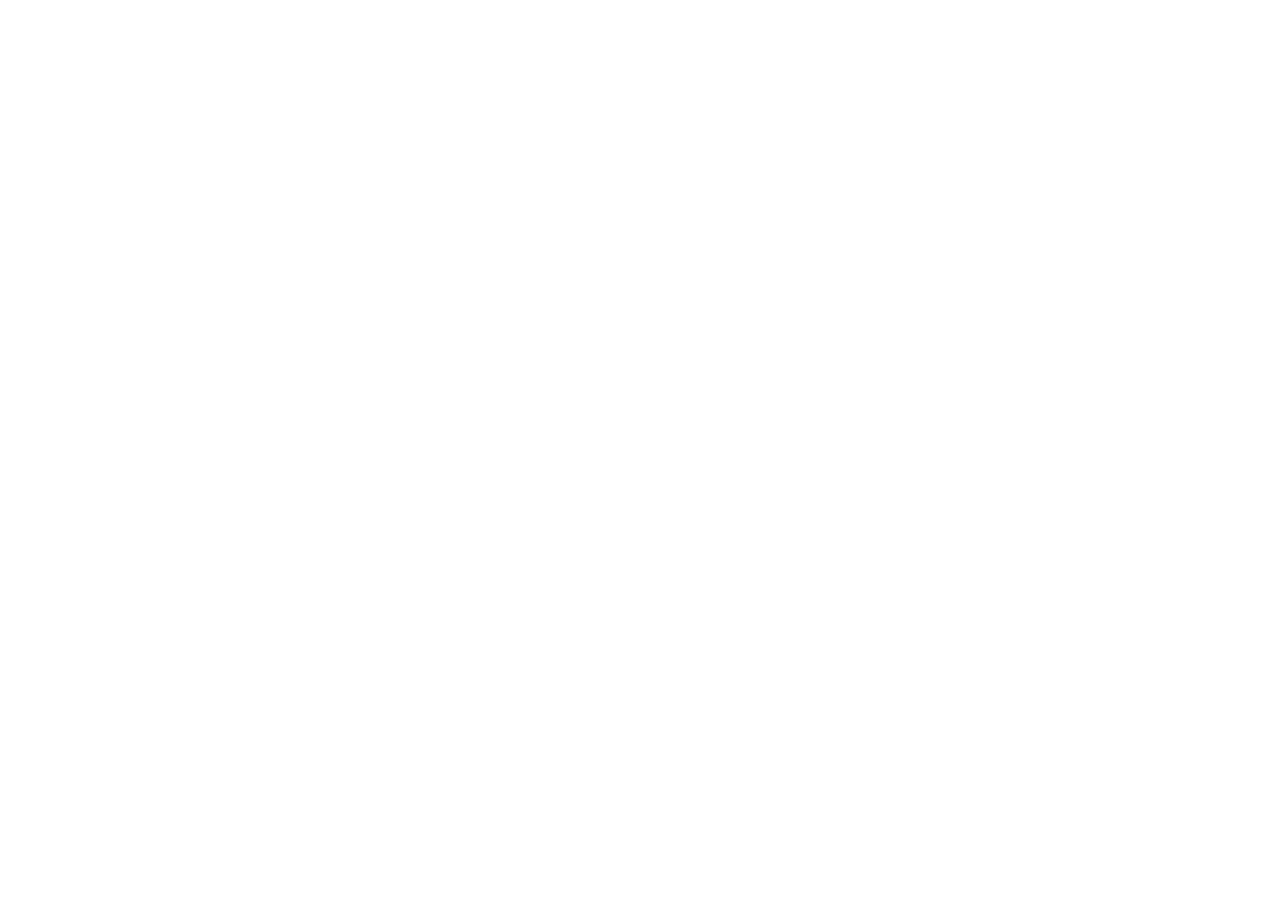
==== index.html @ e6ab2129 "init project" ====
<!DOCTYPE html>
<html lang="en">
<head>
    <meta charset="UTF-8">
    <meta http-equiv="X-UA-Compatible" content="IE=edge">
    <meta name="viewport" content="width=device-width, initial-scale=1.0">
    <title>Document</title>
</head>
<body>
    
</body>
</html>
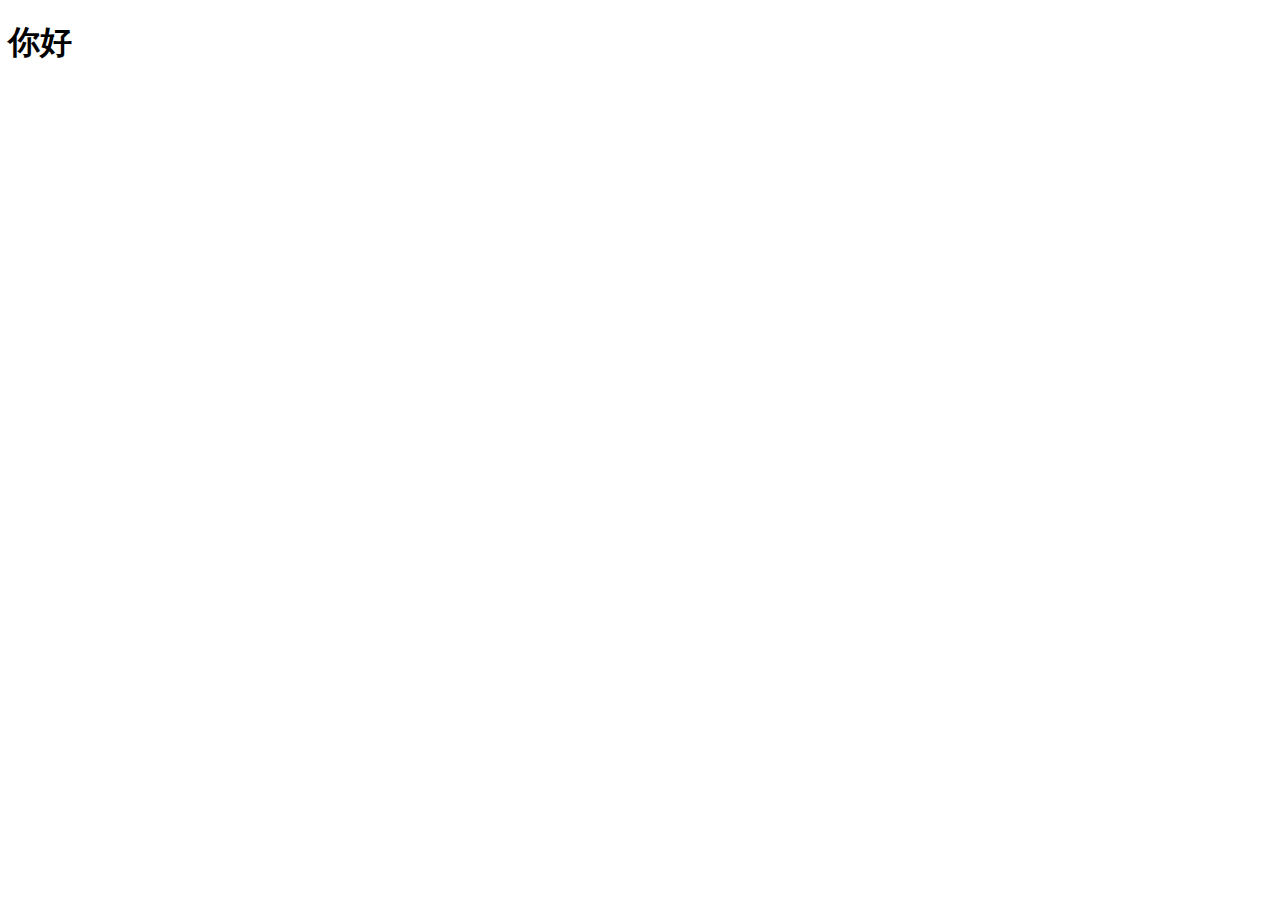
==== commit 762f904a: "完成了登录和注册功能" ====
--- a/index.html
+++ b/index.html
@@ -7,6 +7,6 @@
     <title>Document</title>
 </head>
 <body>
-    
+    <h1>你好</h1>
 </body>
 </html>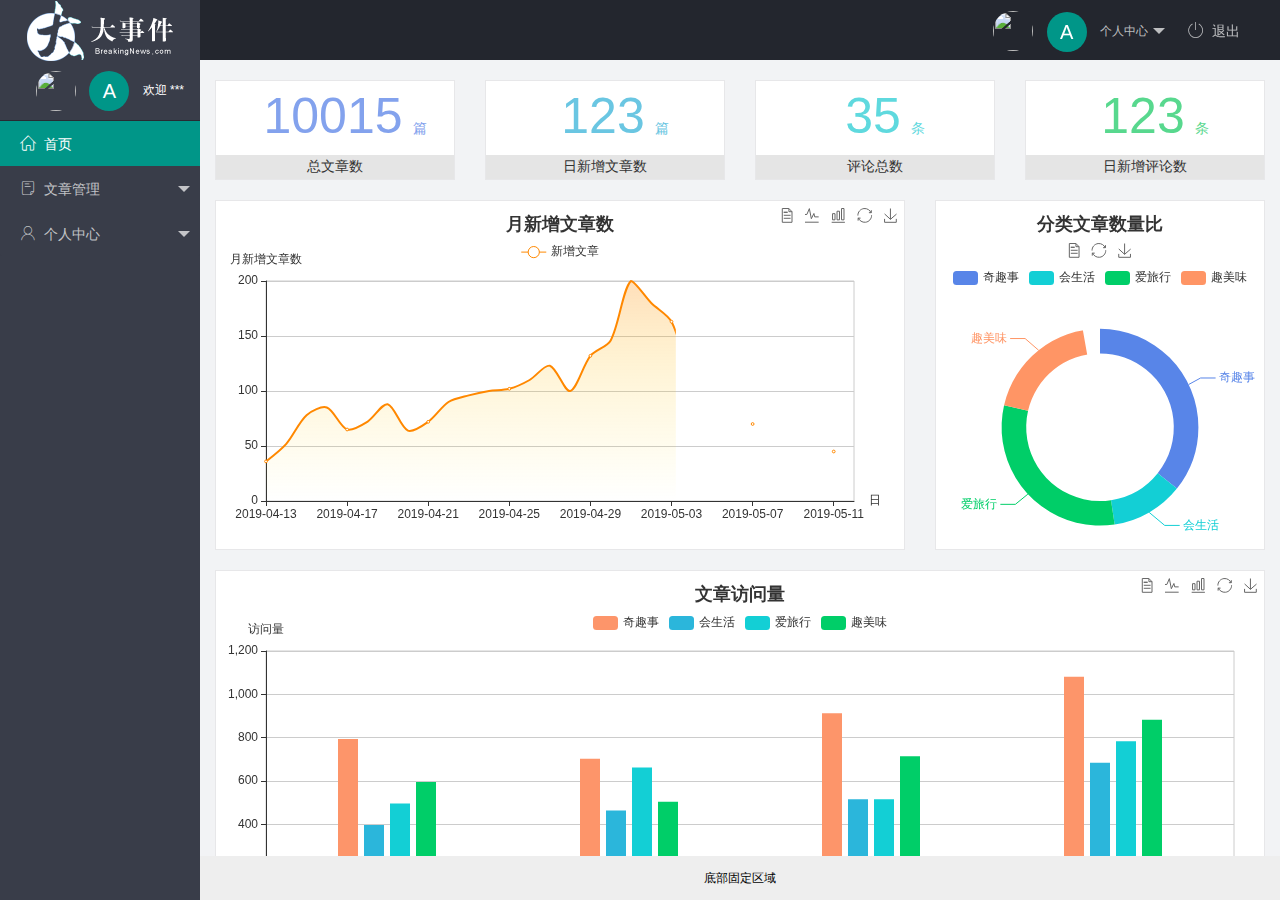
==== commit 7b93c24d: "完成了主页的功能" ====
--- a/index.html
+++ b/index.html
@@ -1,12 +1,120 @@
 <!DOCTYPE html>
 <html lang="en">
-<head>
-    <meta charset="UTF-8">
-    <meta http-equiv="X-UA-Compatible" content="IE=edge">
-    <meta name="viewport" content="width=device-width, initial-scale=1.0">
+  <head>
+    <meta charset="UTF-8" />
+    <meta http-equiv="X-UA-Compatible" content="IE=edge" />
+    <meta name="viewport" content="width=device-width, initial-scale=1.0" />
     <title>Document</title>
-</head>
-<body>
-    <h1>你好</h1>
-</body>
-</html>+    <link rel="stylesheet" href="/assets/lib/layui/css/layui.css" />
+    <link rel="stylesheet" href="/assets/fonts/iconfont.css" />
+    <link rel="stylesheet" href="/assets/css/index.css" />
+  </head>
+  <body>
+    <div class="layui-layout layui-layout-admin">
+      <!-- 头部区域 -->
+      <div class="layui-header">
+        <div class="layui-logo layui-hide-xs layui-bg-black">
+          <img src="/assets/images/logo.png" alt="" />
+        </div>
+
+        <ul class="layui-nav layui-layout-right">
+          <li class="layui-nav-item layui-hide layui-show-md-inline-block">
+            <!-- 右侧导航栏上面头像 -->
+            <a href="javascript:;" class="userinfo">
+              <img src="http://t.cn/RCzsdCq" class="layui-nav-img" />
+              <span class="text-avatar">A</span>
+              个人中心
+            </a>
+            <dl class="layui-nav-child">
+              <dd><a href="">基本资料</a></dd>
+              <dd><a href="">更换头像</a></dd>
+              <dd><a href="">重置密码</a></dd>
+            </dl>
+          </li>
+          <li class="layui-nav-item" lay-header-event="menuRight" lay-unselect>
+            <a href="javascript:;" class="exit"
+              ><span class="iconfont icon-tuichu"></span>退出</a
+            >
+          </li>
+        </ul>
+      </div>
+      <!-- 侧边栏区域 -->
+      <div class="layui-side layui-bg-black">
+        <div class="layui-side-scroll">
+          <!-- 左侧侧边栏上面头像 -->
+          <div class="userinfo">
+            <img src="http://t.cn/RCzsdCq" class="layui-nav-img" />
+            <span class="text-avatar">A</span>
+            <span id="welcome">欢迎 ***</span>
+          </div>
+          <!-- 左侧导航区域（可配合layui已有的垂直导航） -->
+          <ul class="layui-nav layui-nav-tree" lay-shrink="all">
+            <li class="layui-nav-item layui-this">
+              <a href="/home/dashboard.html" target="fm"
+                ><span class="iconfont icon-home"></span>首页</a
+              >
+            </li>
+            <li class="layui-nav-item">
+              <a class="" href="javascript:;"
+                ><span class="iconfont icon-16"></span>文章管理</a
+              >
+              <dl class="layui-nav-child">
+                <dd>
+                  <a href="javascript:;"
+                    ><i class="layui-icon layui-icon-app"></i>文章类别</a
+                  >
+                </dd>
+                <dd>
+                  <a href="javascript:;"
+                    ><i class="layui-icon layui-icon-app"></i>文章列表</a
+                  >
+                </dd>
+                <dd>
+                  <a href="javascript:;"
+                    ><i class="layui-icon layui-icon-app"></i>发布文章</a
+                  >
+                </dd>
+              </dl>
+            </li>
+            <li class="layui-nav-item">
+              <a href="javascript:;"
+                ><span class="iconfont icon-user"></span>个人中心</a
+              >
+              <dl class="layui-nav-child">
+                <dd>
+                  <a href="javascript:;"
+                    ><i class="layui-icon layui-icon-app"></i>基本资料</a
+                  >
+                </dd>
+                <dd>
+                  <a href="javascript:;"
+                    ><i class="layui-icon layui-icon-app"></i>更换头像</a
+                  >
+                </dd>
+                <dd>
+                  <a href="javascript:;"
+                    ><i class="layui-icon layui-icon-app"></i>重置密码</a
+                  >
+                </dd>
+              </dl>
+            </li>
+          </ul>
+        </div>
+      </div>
+      <!-- 主体区域 -->
+      <div class="layui-body">
+        <!-- 内容主体区域 -->
+        <iframe name="fm" src="/home/dashboard.html" frameborder="0"></iframe>
+      </div>
+      <!-- 底部信息区域 -->
+      <div class="layui-footer">
+        <!-- 底部固定区域 -->
+        底部固定区域
+      </div>
+    </div>
+    <script src="/assets/lib/layui/layui.all.js"></script>
+    <script src="/assets/lib/jquery.js"></script>
+    <script src="/assets/js/baseAPI.js"></script>
+    <script src="/assets/js/index.js"></script>
+  </body>
+</html>
--- a/assets/lib/layui/css/layui.css
+++ b/assets/lib/layui/css/layui.css
@@ -0,0 +1,2 @@
+/** layui-v2.5.5 MIT License By https://www.layui.com */
+ .layui-inline,img{display:inline-block;vertical-align:middle}h1,h2,h3,h4,h5,h6{font-weight:400}.layui-edge,.layui-header,.layui-inline,.layui-main{position:relative}.layui-body,.layui-edge,.layui-elip{overflow:hidden}.layui-btn,.layui-edge,.layui-inline,img{vertical-align:middle}.layui-btn,.layui-disabled,.layui-icon,.layui-unselect{-moz-user-select:none;-webkit-user-select:none;-ms-user-select:none}.layui-elip,.layui-form-checkbox span,.layui-form-pane .layui-form-label{text-overflow:ellipsis;white-space:nowrap}.layui-breadcrumb,.layui-tree-btnGroup{visibility:hidden}blockquote,body,button,dd,div,dl,dt,form,h1,h2,h3,h4,h5,h6,input,li,ol,p,pre,td,textarea,th,ul{margin:0;padding:0;-webkit-tap-highlight-color:rgba(0,0,0,0)}a:active,a:hover{outline:0}img{border:none}li{list-style:none}table{border-collapse:collapse;border-spacing:0}h4,h5,h6{font-size:100%}button,input,optgroup,option,select,textarea{font-family:inherit;font-size:inherit;font-style:inherit;font-weight:inherit;outline:0}pre{white-space:pre-wrap;white-space:-moz-pre-wrap;white-space:-pre-wrap;white-space:-o-pre-wrap;word-wrap:break-word}body{line-height:24px;font:14px Helvetica Neue,Helvetica,PingFang SC,Tahoma,Arial,sans-serif}hr{height:1px;margin:10px 0;border:0;clear:both}a{color:#333;text-decoration:none}a:hover{color:#777}a cite{font-style:normal;*cursor:pointer}.layui-border-box,.layui-border-box *{box-sizing:border-box}.layui-box,.layui-box *{box-sizing:content-box}.layui-clear{clear:both;*zoom:1}.layui-clear:after{content:'\20';clear:both;*zoom:1;display:block;height:0}.layui-inline{*display:inline;*zoom:1}.layui-edge{display:inline-block;width:0;height:0;border-width:6px;border-style:dashed;border-color:transparent}.layui-edge-top{top:-4px;border-bottom-color:#999;border-bottom-style:solid}.layui-edge-right{border-left-color:#999;border-left-style:solid}.layui-edge-bottom{top:2px;border-top-color:#999;border-top-style:solid}.layui-edge-left{border-right-color:#999;border-right-style:solid}.layui-disabled,.layui-disabled:hover{color:#d2d2d2!important;cursor:not-allowed!important}.layui-circle{border-radius:100%}.layui-show{display:block!important}.layui-hide{display:none!important}@font-face{font-family:layui-icon;src:url(../font/iconfont.eot?v=250);src:url(../font/iconfont.eot?v=250#iefix) format('embedded-opentype'),url(../font/iconfont.woff2?v=250) format('woff2'),url(../font/iconfont.woff?v=250) format('woff'),url(../font/iconfont.ttf?v=250) format('truetype'),url(../font/iconfont.svg?v=250#layui-icon) format('svg')}.layui-icon{font-family:layui-icon!important;font-size:16px;font-style:normal;-webkit-font-smoothing:antialiased;-moz-osx-font-smoothing:grayscale}.layui-icon-reply-fill:before{content:"\e611"}.layui-icon-set-fill:before{content:"\e614"}.layui-icon-menu-fill:before{content:"\e60f"}.layui-icon-search:before{content:"\e615"}.layui-icon-share:before{content:"\e641"}.layui-icon-set-sm:before{content:"\e620"}.layui-icon-engine:before{content:"\e628"}.layui-icon-close:before{content:"\1006"}.layui-icon-close-fill:before{content:"\1007"}.layui-icon-chart-screen:before{content:"\e629"}.layui-icon-star:before{content:"\e600"}.layui-icon-circle-dot:before{content:"\e617"}.layui-icon-chat:before{content:"\e606"}.layui-icon-release:before{content:"\e609"}.layui-icon-list:before{content:"\e60a"}.layui-icon-chart:before{content:"\e62c"}.layui-icon-ok-circle:before{content:"\1005"}.layui-icon-layim-theme:before{content:"\e61b"}.layui-icon-table:before{content:"\e62d"}.layui-icon-right:before{content:"\e602"}.layui-icon-left:before{content:"\e603"}.layui-icon-cart-simple:before{content:"\e698"}.layui-icon-face-cry:before{content:"\e69c"}.layui-icon-face-smile:before{content:"\e6af"}.layui-icon-survey:before{content:"\e6b2"}.layui-icon-tree:before{content:"\e62e"}.layui-icon-upload-circle:before{content:"\e62f"}.layui-icon-add-circle:before{content:"\e61f"}.layui-icon-download-circle:before{content:"\e601"}.layui-icon-templeate-1:before{content:"\e630"}.layui-icon-util:before{content:"\e631"}.layui-icon-face-surprised:before{content:"\e664"}.layui-icon-edit:before{content:"\e642"}.layui-icon-speaker:before{content:"\e645"}.layui-icon-down:before{content:"\e61a"}.layui-icon-file:before{content:"\e621"}.layui-icon-layouts:before{content:"\e632"}.layui-icon-rate-half:before{content:"\e6c9"}.layui-icon-add-circle-fine:before{content:"\e608"}.layui-icon-prev-circle:before{content:"\e633"}.layui-icon-read:before{content:"\e705"}.layui-icon-404:before{content:"\e61c"}.layui-icon-carousel:before{content:"\e634"}.layui-icon-help:before{content:"\e607"}.layui-icon-code-circle:before{content:"\e635"}.layui-icon-water:before{content:"\e636"}.layui-icon-username:before{content:"\e66f"}.layui-icon-find-fill:before{content:"\e670"}.layui-icon-about:before{content:"\e60b"}.layui-icon-location:before{content:"\e715"}.layui-icon-up:before{content:"\e619"}.layui-icon-pause:before{content:"\e651"}.layui-icon-date:before{content:"\e637"}.layui-icon-layim-uploadfile:before{content:"\e61d"}.layui-icon-delete:before{content:"\e640"}.layui-icon-play:before{content:"\e652"}.layui-icon-top:before{content:"\e604"}.layui-icon-friends:before{content:"\e612"}.layui-icon-refresh-3:before{content:"\e9aa"}.layui-icon-ok:before{content:"\e605"}.layui-icon-layer:before{content:"\e638"}.layui-icon-face-smile-fine:before{content:"\e60c"}.layui-icon-dollar:before{content:"\e659"}.layui-icon-group:before{content:"\e613"}.layui-icon-layim-download:before{content:"\e61e"}.layui-icon-picture-fine:before{content:"\e60d"}.layui-icon-link:before{content:"\e64c"}.layui-icon-diamond:before{content:"\e735"}.layui-icon-log:before{content:"\e60e"}.layui-icon-rate-solid:before{content:"\e67a"}.layui-icon-fonts-del:before{content:"\e64f"}.layui-icon-unlink:before{content:"\e64d"}.layui-icon-fonts-clear:before{content:"\e639"}.layui-icon-triangle-r:before{content:"\e623"}.layui-icon-circle:before{content:"\e63f"}.layui-icon-radio:before{content:"\e643"}.layui-icon-align-center:before{content:"\e647"}.layui-icon-align-right:before{content:"\e648"}.layui-icon-align-left:before{content:"\e649"}.layui-icon-loading-1:before{content:"\e63e"}.layui-icon-return:before{content:"\e65c"}.layui-icon-fonts-strong:before{content:"\e62b"}.layui-icon-upload:before{content:"\e67c"}.layui-icon-dialogue:before{content:"\e63a"}.layui-icon-video:before{content:"\e6ed"}.layui-icon-headset:before{content:"\e6fc"}.layui-icon-cellphone-fine:before{content:"\e63b"}.layui-icon-add-1:before{content:"\e654"}.layui-icon-face-smile-b:before{content:"\e650"}.layui-icon-fonts-html:before{content:"\e64b"}.layui-icon-form:before{content:"\e63c"}.layui-icon-cart:before{content:"\e657"}.layui-icon-camera-fill:before{content:"\e65d"}.layui-icon-tabs:before{content:"\e62a"}.layui-icon-fonts-code:before{content:"\e64e"}.layui-icon-fire:before{content:"\e756"}.layui-icon-set:before{content:"\e716"}.layui-icon-fonts-u:before{content:"\e646"}.layui-icon-triangle-d:before{content:"\e625"}.layui-icon-tips:before{content:"\e702"}.layui-icon-picture:before{content:"\e64a"}.layui-icon-more-vertical:before{content:"\e671"}.layui-icon-flag:before{content:"\e66c"}.layui-icon-loading:before{content:"\e63d"}.layui-icon-fonts-i:before{content:"\e644"}.layui-icon-refresh-1:before{content:"\e666"}.layui-icon-rmb:before{content:"\e65e"}.layui-icon-home:before{content:"\e68e"}.layui-icon-user:before{content:"\e770"}.layui-icon-notice:before{content:"\e667"}.layui-icon-login-weibo:before{content:"\e675"}.layui-icon-voice:before{content:"\e688"}.layui-icon-upload-drag:before{content:"\e681"}.layui-icon-login-qq:before{content:"\e676"}.layui-icon-snowflake:before{content:"\e6b1"}.layui-icon-file-b:before{content:"\e655"}.layui-icon-template:before{content:"\e663"}.layui-icon-auz:before{content:"\e672"}.layui-icon-console:before{content:"\e665"}.layui-icon-app:before{content:"\e653"}.layui-icon-prev:before{content:"\e65a"}.layui-icon-website:before{content:"\e7ae"}.layui-icon-next:before{content:"\e65b"}.layui-icon-component:before{content:"\e857"}.layui-icon-more:before{content:"\e65f"}.layui-icon-login-wechat:before{content:"\e677"}.layui-icon-shrink-right:before{content:"\e668"}.layui-icon-spread-left:before{content:"\e66b"}.layui-icon-camera:before{content:"\e660"}.layui-icon-note:before{content:"\e66e"}.layui-icon-refresh:before{content:"\e669"}.layui-icon-female:before{content:"\e661"}.layui-icon-male:before{content:"\e662"}.layui-icon-password:before{content:"\e673"}.layui-icon-senior:before{content:"\e674"}.layui-icon-theme:before{content:"\e66a"}.layui-icon-tread:before{content:"\e6c5"}.layui-icon-praise:before{content:"\e6c6"}.layui-icon-star-fill:before{content:"\e658"}.layui-icon-rate:before{content:"\e67b"}.layui-icon-template-1:before{content:"\e656"}.layui-icon-vercode:before{content:"\e679"}.layui-icon-cellphone:before{content:"\e678"}.layui-icon-screen-full:before{content:"\e622"}.layui-icon-screen-restore:before{content:"\e758"}.layui-icon-cols:before{content:"\e610"}.layui-icon-export:before{content:"\e67d"}.layui-icon-print:before{content:"\e66d"}.layui-icon-slider:before{content:"\e714"}.layui-icon-addition:before{content:"\e624"}.layui-icon-subtraction:before{content:"\e67e"}.layui-icon-service:before{content:"\e626"}.layui-icon-transfer:before{content:"\e691"}.layui-main{width:1140px;margin:0 auto}.layui-header{z-index:1000;height:60px}.layui-header a:hover{transition:all .5s;-webkit-transition:all .5s}.layui-side{position:fixed;left:0;top:0;bottom:0;z-index:999;width:200px;overflow-x:hidden}.layui-side-scroll{position:relative;width:220px;height:100%;overflow-x:hidden}.layui-body{position:absolute;left:200px;right:0;top:0;bottom:0;z-index:998;width:auto;overflow-y:auto;box-sizing:border-box}.layui-layout-body{overflow:hidden}.layui-layout-admin .layui-header{background-color:#23262E}.layui-layout-admin .layui-side{top:60px;width:200px;overflow-x:hidden}.layui-layout-admin .layui-body{position:fixed;top:60px;bottom:44px}.layui-layout-admin .layui-main{width:auto;margin:0 15px}.layui-layout-admin .layui-footer{position:fixed;left:200px;right:0;bottom:0;height:44px;line-height:44px;padding:0 15px;background-color:#eee}.layui-layout-admin .layui-logo{position:absolute;left:0;top:0;width:200px;height:100%;line-height:60px;text-align:center;color:#009688;font-size:16px}.layui-layout-admin .layui-header .layui-nav{background:0 0}.layui-layout-left{position:absolute!important;left:200px;top:0}.layui-layout-right{position:absolute!important;right:0;top:0}.layui-container{position:relative;margin:0 auto;padding:0 15px;box-sizing:border-box}.layui-fluid{position:relative;margin:0 auto;padding:0 15px}.layui-row:after,.layui-row:before{content:'';display:block;clear:both}.layui-col-lg1,.layui-col-lg10,.layui-col-lg11,.layui-col-lg12,.layui-col-lg2,.layui-col-lg3,.layui-col-lg4,.layui-col-lg5,.layui-col-lg6,.layui-col-lg7,.layui-col-lg8,.layui-col-lg9,.layui-col-md1,.layui-col-md10,.layui-col-md11,.layui-col-md12,.layui-col-md2,.layui-col-md3,.layui-col-md4,.layui-col-md5,.layui-col-md6,.layui-col-md7,.layui-col-md8,.layui-col-md9,.layui-col-sm1,.layui-col-sm10,.layui-col-sm11,.layui-col-sm12,.layui-col-sm2,.layui-col-sm3,.layui-col-sm4,.layui-col-sm5,.layui-col-sm6,.layui-col-sm7,.layui-col-sm8,.layui-col-sm9,.layui-col-xs1,.layui-col-xs10,.layui-col-xs11,.layui-col-xs12,.layui-col-xs2,.layui-col-xs3,.layui-col-xs4,.layui-col-xs5,.layui-col-xs6,.layui-col-xs7,.layui-col-xs8,.layui-col-xs9{position:relative;display:block;box-sizing:border-box}.layui-col-xs1,.layui-col-xs10,.layui-col-xs11,.layui-col-xs12,.layui-col-xs2,.layui-col-xs3,.layui-col-xs4,.layui-col-xs5,.layui-col-xs6,.layui-col-xs7,.layui-col-xs8,.layui-col-xs9{float:left}.layui-col-xs1{width:8.33333333%}.layui-col-xs2{width:16.66666667%}.layui-col-xs3{width:25%}.layui-col-xs4{width:33.33333333%}.layui-col-xs5{width:41.66666667%}.layui-col-xs6{width:50%}.layui-col-xs7{width:58.33333333%}.layui-col-xs8{width:66.66666667%}.layui-col-xs9{width:75%}.layui-col-xs10{width:83.33333333%}.layui-col-xs11{width:91.66666667%}.layui-col-xs12{width:100%}.layui-col-xs-offset1{margin-left:8.33333333%}.layui-col-xs-offset2{margin-left:16.66666667%}.layui-col-xs-offset3{margin-left:25%}.layui-col-xs-offset4{margin-left:33.33333333%}.layui-col-xs-offset5{margin-left:41.66666667%}.layui-col-xs-offset6{margin-left:50%}.layui-col-xs-offset7{margin-left:58.33333333%}.layui-col-xs-offset8{margin-left:66.66666667%}.layui-col-xs-offset9{margin-left:75%}.layui-col-xs-offset10{margin-left:83.33333333%}.layui-col-xs-offset11{margin-left:91.66666667%}.layui-col-xs-offset12{margin-left:100%}@media screen and (max-width:768px){.layui-hide-xs{display:none!important}.layui-show-xs-block{display:block!important}.layui-show-xs-inline{display:inline!important}.layui-show-xs-inline-block{display:inline-block!important}}@media screen and (min-width:768px){.layui-container{width:750px}.layui-hide-sm{display:none!important}.layui-show-sm-block{display:block!important}.layui-show-sm-inline{display:inline!important}.layui-show-sm-inline-block{display:inline-block!important}.layui-col-sm1,.layui-col-sm10,.layui-col-sm11,.layui-col-sm12,.layui-col-sm2,.layui-col-sm3,.layui-col-sm4,.layui-col-sm5,.layui-col-sm6,.layui-col-sm7,.layui-col-sm8,.layui-col-sm9{float:left}.layui-col-sm1{width:8.33333333%}.layui-col-sm2{width:16.66666667%}.layui-col-sm3{width:25%}.layui-col-sm4{width:33.33333333%}.layui-col-sm5{width:41.66666667%}.layui-col-sm6{width:50%}.layui-col-sm7{width:58.33333333%}.layui-col-sm8{width:66.66666667%}.layui-col-sm9{width:75%}.layui-col-sm10{width:83.33333333%}.layui-col-sm11{width:91.66666667%}.layui-col-sm12{width:100%}.layui-col-sm-offset1{margin-left:8.33333333%}.layui-col-sm-offset2{margin-left:16.66666667%}.layui-col-sm-offset3{margin-left:25%}.layui-col-sm-offset4{margin-left:33.33333333%}.layui-col-sm-offset5{margin-left:41.66666667%}.layui-col-sm-offset6{margin-left:50%}.layui-col-sm-offset7{margin-left:58.33333333%}.layui-col-sm-offset8{margin-left:66.66666667%}.layui-col-sm-offset9{margin-left:75%}.layui-col-sm-offset10{margin-left:83.33333333%}.layui-col-sm-offset11{margin-left:91.66666667%}.layui-col-sm-offset12{margin-left:100%}}@media screen and (min-width:992px){.layui-container{width:970px}.layui-hide-md{display:none!important}.layui-show-md-block{display:block!important}.layui-show-md-inline{display:inline!important}.layui-show-md-inline-block{display:inline-block!important}.layui-col-md1,.layui-col-md10,.layui-col-md11,.layui-col-md12,.layui-col-md2,.layui-col-md3,.layui-col-md4,.layui-col-md5,.layui-col-md6,.layui-col-md7,.layui-col-md8,.layui-col-md9{float:left}.layui-col-md1{width:8.33333333%}.layui-col-md2{width:16.66666667%}.layui-col-md3{width:25%}.layui-col-md4{width:33.33333333%}.layui-col-md5{width:41.66666667%}.layui-col-md6{width:50%}.layui-col-md7{width:58.33333333%}.layui-col-md8{width:66.66666667%}.layui-col-md9{width:75%}.layui-col-md10{width:83.33333333%}.layui-col-md11{width:91.66666667%}.layui-col-md12{width:100%}.layui-col-md-offset1{margin-left:8.33333333%}.layui-col-md-offset2{margin-left:16.66666667%}.layui-col-md-offset3{margin-left:25%}.layui-col-md-offset4{margin-left:33.33333333%}.layui-col-md-offset5{margin-left:41.66666667%}.layui-col-md-offset6{margin-left:50%}.layui-col-md-offset7{margin-left:58.33333333%}.layui-col-md-offset8{margin-left:66.66666667%}.layui-col-md-offset9{margin-left:75%}.layui-col-md-offset10{margin-left:83.33333333%}.layui-col-md-offset11{margin-left:91.66666667%}.layui-col-md-offset12{margin-left:100%}}@media screen and (min-width:1200px){.layui-container{width:1170px}.layui-hide-lg{display:none!important}.layui-show-lg-block{display:block!important}.layui-show-lg-inline{display:inline!important}.layui-show-lg-inline-block{display:inline-block!important}.layui-col-lg1,.layui-col-lg10,.layui-col-lg11,.layui-col-lg12,.layui-col-lg2,.layui-col-lg3,.layui-col-lg4,.layui-col-lg5,.layui-col-lg6,.layui-col-lg7,.layui-col-lg8,.layui-col-lg9{float:left}.layui-col-lg1{width:8.33333333%}.layui-col-lg2{width:16.66666667%}.layui-col-lg3{width:25%}.layui-col-lg4{width:33.33333333%}.layui-col-lg5{width:41.66666667%}.layui-col-lg6{width:50%}.layui-col-lg7{width:58.33333333%}.layui-col-lg8{width:66.66666667%}.layui-col-lg9{width:75%}.layui-col-lg10{width:83.33333333%}.layui-col-lg11{width:91.66666667%}.layui-col-lg12{width:100%}.layui-col-lg-offset1{margin-left:8.33333333%}.layui-col-lg-offset2{margin-left:16.66666667%}.layui-col-lg-offset3{margin-left:25%}.layui-col-lg-offset4{margin-left:33.33333333%}.layui-col-lg-offset5{margin-left:41.66666667%}.layui-col-lg-offset6{margin-left:50%}.layui-col-lg-offset7{margin-left:58.33333333%}.layui-col-lg-offset8{margin-left:66.66666667%}.layui-col-lg-offset9{margin-left:75%}.layui-col-lg-offset10{margin-left:83.33333333%}.layui-col-lg-offset11{margin-left:91.66666667%}.layui-col-lg-offset12{margin-left:100%}}.layui-col-space1{margin:-.5px}.layui-col-space1>*{padding:.5px}.layui-col-space3{margin:-1.5px}.layui-col-space3>*{padding:1.5px}.layui-col-space5{margin:-2.5px}.layui-col-space5>*{padding:2.5px}.layui-col-space8{margin:-3.5px}.layui-col-space8>*{padding:3.5px}.layui-col-space10{margin:-5px}.layui-col-space10>*{padding:5px}.layui-col-space12{margin:-6px}.layui-col-space12>*{padding:6px}.layui-col-space15{margin:-7.5px}.layui-col-space15>*{padding:7.5px}.layui-col-space18{margin:-9px}.layui-col-space18>*{padding:9px}.layui-col-space20{margin:-10px}.layui-col-space20>*{padding:10px}.layui-col-space22{margin:-11px}.layui-col-space22>*{padding:11px}.layui-col-space25{margin:-12.5px}.layui-col-space25>*{padding:12.5px}.layui-col-space30{margin:-15px}.layui-col-space30>*{padding:15px}.layui-btn,.layui-input,.layui-select,.layui-textarea,.layui-upload-button{outline:0;-webkit-appearance:none;transition:all .3s;-webkit-transition:all .3s;box-sizing:border-box}.layui-elem-quote{margin-bottom:10px;padding:15px;line-height:22px;border-left:5px solid #009688;border-radius:0 2px 2px 0;background-color:#f2f2f2}.layui-quote-nm{border-style:solid;border-width:1px 1px 1px 5px;background:0 0}.layui-elem-field{margin-bottom:10px;padding:0;border-width:1px;border-style:solid}.layui-elem-field legend{margin-left:20px;padding:0 10px;font-size:20px;font-weight:300}.layui-field-title{margin:10px 0 20px;border-width:1px 0 0}.layui-field-box{padding:10px 15px}.layui-field-title .layui-field-box{padding:10px 0}.layui-progress{position:relative;height:6px;border-radius:20px;background-color:#e2e2e2}.layui-progress-bar{position:absolute;left:0;top:0;width:0;max-width:100%;height:6px;border-radius:20px;text-align:right;background-color:#5FB878;transition:all .3s;-webkit-transition:all .3s}.layui-progress-big,.layui-progress-big .layui-progress-bar{height:18px;line-height:18px}.layui-progress-text{position:relative;top:-20px;line-height:18px;font-size:12px;color:#666}.layui-progress-big .layui-progress-text{position:static;padding:0 10px;color:#fff}.layui-collapse{border-width:1px;border-style:solid;border-radius:2px}.layui-colla-content,.layui-colla-item{border-top-width:1px;border-top-style:solid}.layui-colla-item:first-child{border-top:none}.layui-colla-title{position:relative;height:42px;line-height:42px;padding:0 15px 0 35px;color:#333;background-color:#f2f2f2;cursor:pointer;font-size:14px;overflow:hidden}.layui-colla-content{display:none;padding:10px 15px;line-height:22px;color:#666}.layui-colla-icon{position:absolute;left:15px;top:0;font-size:14px}.layui-card{margin-bottom:15px;border-radius:2px;background-color:#fff;box-shadow:0 1px 2px 0 rgba(0,0,0,.05)}.layui-card:last-child{margin-bottom:0}.layui-card-header{position:relative;height:42px;line-height:42px;padding:0 15px;border-bottom:1px solid #f6f6f6;color:#333;border-radius:2px 2px 0 0;font-size:14px}.layui-bg-black,.layui-bg-blue,.layui-bg-cyan,.layui-bg-green,.layui-bg-orange,.layui-bg-red{color:#fff!important}.layui-card-body{position:relative;padding:10px 15px;line-height:24px}.layui-card-body[pad15]{padding:15px}.layui-card-body[pad20]{padding:20px}.layui-card-body .layui-table{margin:5px 0}.layui-card .layui-tab{margin:0}.layui-panel-window{position:relative;padding:15px;border-radius:0;border-top:5px solid #E6E6E6;background-color:#fff}.layui-auxiliar-moving{position:fixed;left:0;right:0;top:0;bottom:0;width:100%;height:100%;background:0 0;z-index:9999999999}.layui-form-label,.layui-form-mid,.layui-form-select,.layui-input-block,.layui-input-inline,.layui-textarea{position:relative}.layui-bg-red{background-color:#FF5722!important}.layui-bg-orange{background-color:#FFB800!important}.layui-bg-green{background-color:#009688!important}.layui-bg-cyan{background-color:#2F4056!important}.layui-bg-blue{background-color:#1E9FFF!important}.layui-bg-black{background-color:#393D49!important}.layui-bg-gray{background-color:#eee!important;color:#666!important}.layui-badge-rim,.layui-colla-content,.layui-colla-item,.layui-collapse,.layui-elem-field,.layui-form-pane .layui-form-item[pane],.layui-form-pane .layui-form-label,.layui-input,.layui-layedit,.layui-layedit-tool,.layui-quote-nm,.layui-select,.layui-tab-bar,.layui-tab-card,.layui-tab-title,.layui-tab-title .layui-this:after,.layui-textarea{border-color:#e6e6e6}.layui-timeline-item:before,hr{background-color:#e6e6e6}.layui-text{line-height:22px;font-size:14px;color:#666}.layui-text h1,.layui-text h2,.layui-text h3{font-weight:500;color:#333}.layui-text h1{font-size:30px}.layui-text h2{font-size:24px}.layui-text h3{font-size:18px}.layui-text a:not(.layui-btn){color:#01AAED}.layui-text a:not(.layui-btn):hover{text-decoration:underline}.layui-text ul{padding:5px 0 5px 15px}.layui-text ul li{margin-top:5px;list-style-type:disc}.layui-text em,.layui-word-aux{color:#999!important;padding:0 5px!important}.layui-btn{display:inline-block;height:38px;line-height:38px;padding:0 18px;background-color:#009688;color:#fff;white-space:nowrap;text-align:center;font-size:14px;border:none;border-radius:2px;cursor:pointer}.layui-btn:hover{opacity:.8;filter:alpha(opacity=80);color:#fff}.layui-btn:active{opacity:1;filter:alpha(opacity=100)}.layui-btn+.layui-btn{margin-left:10px}.layui-btn-container{font-size:0}.layui-btn-container .layui-btn{margin-right:10px;margin-bottom:10px}.layui-btn-container .layui-btn+.layui-btn{margin-left:0}.layui-table .layui-btn-container .layui-btn{margin-bottom:9px}.layui-btn-radius{border-radius:100px}.layui-btn .layui-icon{margin-right:3px;font-size:18px;vertical-align:bottom;vertical-align:middle\9}.layui-btn-primary{border:1px solid #C9C9C9;background-color:#fff;color:#555}.layui-btn-primary:hover{border-color:#009688;color:#333}.layui-btn-normal{background-color:#1E9FFF}.layui-btn-warm{background-color:#FFB800}.layui-btn-danger{background-color:#FF5722}.layui-btn-checked{background-color:#5FB878}.layui-btn-disabled,.layui-btn-disabled:active,.layui-btn-disabled:hover{border:1px solid #e6e6e6;background-color:#FBFBFB;color:#C9C9C9;cursor:not-allowed;opacity:1}.layui-btn-lg{height:44px;line-height:44px;padding:0 25px;font-size:16px}.layui-btn-sm{height:30px;line-height:30px;padding:0 10px;font-size:12px}.layui-btn-sm i{font-size:16px!important}.layui-btn-xs{height:22px;line-height:22px;padding:0 5px;font-size:12px}.layui-btn-xs i{font-size:14px!important}.layui-btn-group{display:inline-block;vertical-align:middle;font-size:0}.layui-btn-group .layui-btn{margin-left:0!important;margin-right:0!important;border-left:1px solid rgba(255,255,255,.5);border-radius:0}.layui-btn-group .layui-btn-primary{border-left:none}.layui-btn-group .layui-btn-primary:hover{border-color:#C9C9C9;color:#009688}.layui-btn-group .layui-btn:first-child{border-left:none;border-radius:2px 0 0 2px}.layui-btn-group .layui-btn-primary:first-child{border-left:1px solid #c9c9c9}.layui-btn-group .layui-btn:last-child{border-radius:0 2px 2px 0}.layui-btn-group .layui-btn+.layui-btn{margin-left:0}.layui-btn-group+.layui-btn-group{margin-left:10px}.layui-btn-fluid{width:100%}.layui-input,.layui-select,.layui-textarea{height:38px;line-height:1.3;line-height:38px\9;border-width:1px;border-style:solid;background-color:#fff;border-radius:2px}.layui-input::-webkit-input-placeholder,.layui-select::-webkit-input-placeholder,.layui-textarea::-webkit-input-placeholder{line-height:1.3}.layui-input,.layui-textarea{display:block;width:100%;padding-left:10px}.layui-input:hover,.layui-textarea:hover{border-color:#D2D2D2!important}.layui-input:focus,.layui-textarea:focus{border-color:#C9C9C9!important}.layui-textarea{min-height:100px;height:auto;line-height:20px;padding:6px 10px;resize:vertical}.layui-select{padding:0 10px}.layui-form input[type=checkbox],.layui-form input[type=radio],.layui-form select{display:none}.layui-form [lay-ignore]{display:initial}.layui-form-item{margin-bottom:15px;clear:both;*zoom:1}.layui-form-item:after{content:'\20';clear:both;*zoom:1;display:block;height:0}.layui-form-label{float:left;display:block;padding:9px 15px;width:80px;font-weight:400;line-height:20px;text-align:right}.layui-form-label-col{display:block;float:none;padding:9px 0;line-height:20px;text-align:left}.layui-form-item .layui-inline{margin-bottom:5px;margin-right:10px}.layui-input-block{margin-left:110px;min-height:36px}.layui-input-inline{display:inline-block;vertical-align:middle}.layui-form-item .layui-input-inline{float:left;width:190px;margin-right:10px}.layui-form-text .layui-input-inline{width:auto}.layui-form-mid{float:left;display:block;padding:9px 0!important;line-height:20px;margin-right:10px}.layui-form-danger+.layui-form-select .layui-input,.layui-form-danger:focus{border-color:#FF5722!important}.layui-form-select .layui-input{padding-right:30px;cursor:pointer}.layui-form-select .layui-edge{position:absolute;right:10px;top:50%;margin-top:-3px;cursor:pointer;border-width:6px;border-top-color:#c2c2c2;border-top-style:solid;transition:all .3s;-webkit-transition:all .3s}.layui-form-select dl{display:none;position:absolute;left:0;top:42px;padding:5px 0;z-index:899;min-width:100%;border:1px solid #d2d2d2;max-height:300px;overflow-y:auto;background-color:#fff;border-radius:2px;box-shadow:0 2px 4px rgba(0,0,0,.12);box-sizing:border-box}.layui-form-select dl dd,.layui-form-select dl dt{padding:0 10px;line-height:36px;white-space:nowrap;overflow:hidden;text-overflow:ellipsis}.layui-form-select dl dt{font-size:12px;color:#999}.layui-form-select dl dd{cursor:pointer}.layui-form-select dl dd:hover{background-color:#f2f2f2;-webkit-transition:.5s all;transition:.5s all}.layui-form-select .layui-select-group dd{padding-left:20px}.layui-form-select dl dd.layui-select-tips{padding-left:10px!important;color:#999}.layui-form-select dl dd.layui-this{background-color:#5FB878;color:#fff}.layui-form-checkbox,.layui-form-select dl dd.layui-disabled{background-color:#fff}.layui-form-selected dl{display:block}.layui-form-checkbox,.layui-form-checkbox *,.layui-form-switch{display:inline-block;vertical-align:middle}.layui-form-selected .layui-edge{margin-top:-9px;-webkit-transform:rotate(180deg);transform:rotate(180deg);margin-top:-3px\9}:root .layui-form-selected .layui-edge{margin-top:-9px\0/IE9}.layui-form-selectup dl{top:auto;bottom:42px}.layui-select-none{margin:5px 0;text-align:center;color:#999}.layui-select-disabled .layui-disabled{border-color:#eee!important}.layui-select-disabled .layui-edge{border-top-color:#d2d2d2}.layui-form-checkbox{position:relative;height:30px;line-height:30px;margin-right:10px;padding-right:30px;cursor:pointer;font-size:0;-webkit-transition:.1s linear;transition:.1s linear;box-sizing:border-box}.layui-form-checkbox span{padding:0 10px;height:100%;font-size:14px;border-radius:2px 0 0 2px;background-color:#d2d2d2;color:#fff;overflow:hidden}.layui-form-checkbox:hover span{background-color:#c2c2c2}.layui-form-checkbox i{position:absolute;right:0;top:0;width:30px;height:28px;border:1px solid #d2d2d2;border-left:none;border-radius:0 2px 2px 0;color:#fff;font-size:20px;text-align:center}.layui-form-checkbox:hover i{border-color:#c2c2c2;color:#c2c2c2}.layui-form-checked,.layui-form-checked:hover{border-color:#5FB878}.layui-form-checked span,.layui-form-checked:hover span{background-color:#5FB878}.layui-form-checked i,.layui-form-checked:hover i{color:#5FB878}.layui-form-item .layui-form-checkbox{margin-top:4px}.layui-form-checkbox[lay-skin=primary]{height:auto!important;line-height:normal!important;min-width:18px;min-height:18px;border:none!important;margin-right:0;padding-left:28px;padding-right:0;background:0 0}.layui-form-checkbox[lay-skin=primary] span{padding-left:0;padding-right:15px;line-height:18px;background:0 0;color:#666}.layui-form-checkbox[lay-skin=primary] i{right:auto;left:0;width:16px;height:16px;line-height:16px;border:1px solid #d2d2d2;font-size:12px;border-radius:2px;background-color:#fff;-webkit-transition:.1s linear;transition:.1s linear}.layui-form-checkbox[lay-skin=primary]:hover i{border-color:#5FB878;color:#fff}.layui-form-checked[lay-skin=primary] i{border-color:#5FB878!important;background-color:#5FB878;color:#fff}.layui-checkbox-disbaled[lay-skin=primary] span{background:0 0!important;color:#c2c2c2}.layui-checkbox-disbaled[lay-skin=primary]:hover i{border-color:#d2d2d2}.layui-form-item .layui-form-checkbox[lay-skin=primary]{margin-top:10px}.layui-form-switch{position:relative;height:22px;line-height:22px;min-width:35px;padding:0 5px;margin-top:8px;border:1px solid #d2d2d2;border-radius:20px;cursor:pointer;background-color:#fff;-webkit-transition:.1s linear;transition:.1s linear}.layui-form-switch i{position:absolute;left:5px;top:3px;width:16px;height:16px;border-radius:20px;background-color:#d2d2d2;-webkit-transition:.1s linear;transition:.1s linear}.layui-form-switch em{position:relative;top:0;width:25px;margin-left:21px;padding:0!important;text-align:center!important;color:#999!important;font-style:normal!important;font-size:12px}.layui-form-onswitch{border-color:#5FB878;background-color:#5FB878}.layui-checkbox-disbaled,.layui-checkbox-disbaled i{border-color:#e2e2e2!important}.layui-form-onswitch i{left:100%;margin-left:-21px;background-color:#fff}.layui-form-onswitch em{margin-left:5px;margin-right:21px;color:#fff!important}.layui-checkbox-disbaled span{background-color:#e2e2e2!important}.layui-checkbox-disbaled:hover i{color:#fff!important}[lay-radio]{display:none}.layui-form-radio,.layui-form-radio *{display:inline-block;vertical-align:middle}.layui-form-radio{line-height:28px;margin:6px 10px 0 0;padding-right:10px;cursor:pointer;font-size:0}.layui-form-radio *{font-size:14px}.layui-form-radio>i{margin-right:8px;font-size:22px;color:#c2c2c2}.layui-form-radio>i:hover,.layui-form-radioed>i{color:#5FB878}.layui-radio-disbaled>i{color:#e2e2e2!important}.layui-form-pane .layui-form-label{width:110px;padding:8px 15px;height:38px;line-height:20px;border-width:1px;border-style:solid;border-radius:2px 0 0 2px;text-align:center;background-color:#FBFBFB;overflow:hidden;box-sizing:border-box}.layui-form-pane .layui-input-inline{margin-left:-1px}.layui-form-pane .layui-input-block{margin-left:110px;left:-1px}.layui-form-pane .layui-input{border-radius:0 2px 2px 0}.layui-form-pane .layui-form-text .layui-form-label{float:none;width:100%;border-radius:2px;box-sizing:border-box;text-align:left}.layui-form-pane .layui-form-text .layui-input-inline{display:block;margin:0;top:-1px;clear:both}.layui-form-pane .layui-form-text .layui-input-block{margin:0;left:0;top:-1px}.layui-form-pane .layui-form-text .layui-textarea{min-height:100px;border-radius:0 0 2px 2px}.layui-form-pane .layui-form-checkbox{margin:4px 0 4px 10px}.layui-form-pane .layui-form-radio,.layui-form-pane .layui-form-switch{margin-top:6px;margin-left:10px}.layui-form-pane .layui-form-item[pane]{position:relative;border-width:1px;border-style:solid}.layui-form-pane .layui-form-item[pane] .layui-form-label{position:absolute;left:0;top:0;height:100%;border-width:0 1px 0 0}.layui-form-pane .layui-form-item[pane] .layui-input-inline{margin-left:110px}@media screen and (max-width:450px){.layui-form-item .layui-form-label{text-overflow:ellipsis;overflow:hidden;white-space:nowrap}.layui-form-item .layui-inline{display:block;margin-right:0;margin-bottom:20px;clear:both}.layui-form-item .layui-inline:after{content:'\20';clear:both;display:block;height:0}.layui-form-item .layui-input-inline{display:block;float:none;left:-3px;width:auto;margin:0 0 10px 112px}.layui-form-item .layui-input-inline+.layui-form-mid{margin-left:110px;top:-5px;padding:0}.layui-form-item .layui-form-checkbox{margin-right:5px;margin-bottom:5px}}.layui-layedit{border-width:1px;border-style:solid;border-radius:2px}.layui-layedit-tool{padding:3px 5px;border-bottom-width:1px;border-bottom-style:solid;font-size:0}.layedit-tool-fixed{position:fixed;top:0;border-top:1px solid #e2e2e2}.layui-layedit-tool .layedit-tool-mid,.layui-layedit-tool .layui-icon{display:inline-block;vertical-align:middle;text-align:center;font-size:14px}.layui-layedit-tool .layui-icon{position:relative;width:32px;height:30px;line-height:30px;margin:3px 5px;color:#777;cursor:pointer;border-radius:2px}.layui-layedit-tool .layui-icon:hover{color:#393D49}.layui-layedit-tool .layui-icon:active{color:#000}.layui-layedit-tool .layedit-tool-active{background-color:#e2e2e2;color:#000}.layui-layedit-tool .layui-disabled,.layui-layedit-tool .layui-disabled:hover{color:#d2d2d2;cursor:not-allowed}.layui-layedit-tool .layedit-tool-mid{width:1px;height:18px;margin:0 10px;background-color:#d2d2d2}.layedit-tool-html{width:50px!important;font-size:30px!important}.layedit-tool-b,.layedit-tool-code,.layedit-tool-help{font-size:16px!important}.layedit-tool-d,.layedit-tool-face,.layedit-tool-image,.layedit-tool-unlink{font-size:18px!important}.layedit-tool-image input{position:absolute;font-size:0;left:0;top:0;width:100%;height:100%;opacity:.01;filter:Alpha(opacity=1);cursor:pointer}.layui-layedit-iframe iframe{display:block;width:100%}#LAY_layedit_code{overflow:hidden}.layui-laypage{display:inline-block;*display:inline;*zoom:1;vertical-align:middle;margin:10px 0;font-size:0}.layui-laypage>a:first-child,.layui-laypage>a:first-child em{border-radius:2px 0 0 2px}.layui-laypage>a:last-child,.layui-laypage>a:last-child em{border-radius:0 2px 2px 0}.layui-laypage>:first-child{margin-left:0!important}.layui-laypage>:last-child{margin-right:0!important}.layui-laypage a,.layui-laypage button,.layui-laypage input,.layui-laypage select,.layui-laypage span{border:1px solid #e2e2e2}.layui-laypage a,.layui-laypage span{display:inline-block;*display:inline;*zoom:1;vertical-align:middle;padding:0 15px;height:28px;line-height:28px;margin:0 -1px 5px 0;background-color:#fff;color:#333;font-size:12px}.layui-flow-more a *,.layui-laypage input,.layui-table-view select[lay-ignore]{display:inline-block}.layui-laypage a:hover{color:#009688}.layui-laypage em{font-style:normal}.layui-laypage .layui-laypage-spr{color:#999;font-weight:700}.layui-laypage a{text-decoration:none}.layui-laypage .layui-laypage-curr{position:relative}.layui-laypage .layui-laypage-curr em{position:relative;color:#fff}.layui-laypage .layui-laypage-curr .layui-laypage-em{position:absolute;left:-1px;top:-1px;padding:1px;width:100%;height:100%;background-color:#009688}.layui-laypage-em{border-radius:2px}.layui-laypage-next em,.layui-laypage-prev em{font-family:Sim sun;font-size:16px}.layui-laypage .layui-laypage-count,.layui-laypage .layui-laypage-limits,.layui-laypage .layui-laypage-refresh,.layui-laypage .layui-laypage-skip{margin-left:10px;margin-right:10px;padding:0;border:none}.layui-laypage .layui-laypage-limits,.layui-laypage .layui-laypage-refresh{vertical-align:top}.layui-laypage .layui-laypage-refresh i{font-size:18px;cursor:pointer}.layui-laypage select{height:22px;padding:3px;border-radius:2px;cursor:pointer}.layui-laypage .layui-laypage-skip{height:30px;line-height:30px;color:#999}.layui-laypage button,.layui-laypage input{height:30px;line-height:30px;border-radius:2px;vertical-align:top;background-color:#fff;box-sizing:border-box}.layui-laypage input{width:40px;margin:0 10px;padding:0 3px;text-align:center}.layui-laypage input:focus,.layui-laypage select:focus{border-color:#009688!important}.layui-laypage button{margin-left:10px;padding:0 10px;cursor:pointer}.layui-table,.layui-table-view{margin:10px 0}.layui-flow-more{margin:10px 0;text-align:center;color:#999;font-size:14px}.layui-flow-more a{height:32px;line-height:32px}.layui-flow-more a *{vertical-align:top}.layui-flow-more a cite{padding:0 20px;border-radius:3px;background-color:#eee;color:#333;font-style:normal}.layui-flow-more a cite:hover{opacity:.8}.layui-flow-more a i{font-size:30px;color:#737383}.layui-table{width:100%;background-color:#fff;color:#666}.layui-table tr{transition:all .3s;-webkit-transition:all .3s}.layui-table th{text-align:left;font-weight:400}.layui-table tbody tr:hover,.layui-table thead tr,.layui-table-click,.layui-table-header,.layui-table-hover,.layui-table-mend,.layui-table-patch,.layui-table-tool,.layui-table-total,.layui-table-total tr,.layui-table[lay-even] tr:nth-child(even){background-color:#f2f2f2}.layui-table td,.layui-table th,.layui-table-col-set,.layui-table-fixed-r,.layui-table-grid-down,.layui-table-header,.layui-table-page,.layui-table-tips-main,.layui-table-tool,.layui-table-total,.layui-table-view,.layui-table[lay-skin=line],.layui-table[lay-skin=row]{border-width:1px;border-style:solid;border-color:#e6e6e6}.layui-table td,.layui-table th{position:relative;padding:9px 15px;min-height:20px;line-height:20px;font-size:14px}.layui-table[lay-skin=line] td,.layui-table[lay-skin=line] th{border-width:0 0 1px}.layui-table[lay-skin=row] td,.layui-table[lay-skin=row] th{border-width:0 1px 0 0}.layui-table[lay-skin=nob] td,.layui-table[lay-skin=nob] th{border:none}.layui-table img{max-width:100px}.layui-table[lay-size=lg] td,.layui-table[lay-size=lg] th{padding:15px 30px}.layui-table-view .layui-table[lay-size=lg] .layui-table-cell{height:40px;line-height:40px}.layui-table[lay-size=sm] td,.layui-table[lay-size=sm] th{font-size:12px;padding:5px 10px}.layui-table-view .layui-table[lay-size=sm] .layui-table-cell{height:20px;line-height:20px}.layui-table[lay-data]{display:none}.layui-table-box{position:relative;overflow:hidden}.layui-table-view .layui-table{position:relative;width:auto;margin:0}.layui-table-view .layui-table[lay-skin=line]{border-width:0 1px 0 0}.layui-table-view .layui-table[lay-skin=row]{border-width:0 0 1px}.layui-table-view .layui-table td,.layui-table-view .layui-table th{padding:5px 0;border-top:none;border-left:none}.layui-table-view .layui-table th.layui-unselect .layui-table-cell span{cursor:pointer}.layui-table-view .layui-table td{cursor:default}.layui-table-view .layui-table td[data-edit=text]{cursor:text}.layui-table-view .layui-form-checkbox[lay-skin=primary] i{width:18px;height:18px}.layui-table-view .layui-form-radio{line-height:0;padding:0}.layui-table-view .layui-form-radio>i{margin:0;font-size:20px}.layui-table-init{position:absolute;left:0;top:0;width:100%;height:100%;text-align:center;z-index:110}.layui-table-init .layui-icon{position:absolute;left:50%;top:50%;margin:-15px 0 0 -15px;font-size:30px;color:#c2c2c2}.layui-table-header{border-width:0 0 1px;overflow:hidden}.layui-table-header .layui-table{margin-bottom:-1px}.layui-table-tool .layui-inline[lay-event]{position:relative;width:26px;height:26px;padding:5px;line-height:16px;margin-right:10px;text-align:center;color:#333;border:1px solid #ccc;cursor:pointer;-webkit-transition:.5s all;transition:.5s all}.layui-table-tool .layui-inline[lay-event]:hover{border:1px solid #999}.layui-table-tool-temp{padding-right:120px}.layui-table-tool-self{position:absolute;right:17px;top:10px}.layui-table-tool .layui-table-tool-self .layui-inline[lay-event]{margin:0 0 0 10px}.layui-table-tool-panel{position:absolute;top:29px;left:-1px;padding:5px 0;min-width:150px;min-height:40px;border:1px solid #d2d2d2;text-align:left;overflow-y:auto;background-color:#fff;box-shadow:0 2px 4px rgba(0,0,0,.12)}.layui-table-cell,.layui-table-tool-panel li{overflow:hidden;text-overflow:ellipsis;white-space:nowrap}.layui-table-tool-panel li{padding:0 10px;line-height:30px;-webkit-transition:.5s all;transition:.5s all}.layui-table-tool-panel li .layui-form-checkbox[lay-skin=primary]{width:100%;padding-left:28px}.layui-table-tool-panel li:hover{background-color:#f2f2f2}.layui-table-tool-panel li .layui-form-checkbox[lay-skin=primary] i{position:absolute;left:0;top:0}.layui-table-tool-panel li .layui-form-checkbox[lay-skin=primary] span{padding:0}.layui-table-tool .layui-table-tool-self .layui-table-tool-panel{left:auto;right:-1px}.layui-table-col-set{position:absolute;right:0;top:0;width:20px;height:100%;border-width:0 0 0 1px;background-color:#fff}.layui-table-sort{width:10px;height:20px;margin-left:5px;cursor:pointer!important}.layui-table-sort .layui-edge{position:absolute;left:5px;border-width:5px}.layui-table-sort .layui-table-sort-asc{top:3px;border-top:none;border-bottom-style:solid;border-bottom-color:#b2b2b2}.layui-table-sort .layui-table-sort-asc:hover{border-bottom-color:#666}.layui-table-sort .layui-table-sort-desc{bottom:5px;border-bottom:none;border-top-style:solid;border-top-color:#b2b2b2}.layui-table-sort .layui-table-sort-desc:hover{border-top-color:#666}.layui-table-sort[lay-sort=asc] .layui-table-sort-asc{border-bottom-color:#000}.layui-table-sort[lay-sort=desc] .layui-table-sort-desc{border-top-color:#000}.layui-table-cell{height:28px;line-height:28px;padding:0 15px;position:relative;box-sizing:border-box}.layui-table-cell .layui-form-checkbox[lay-skin=primary]{top:-1px;padding:0}.layui-table-cell .layui-table-link{color:#01AAED}.laytable-cell-checkbox,.laytable-cell-numbers,.laytable-cell-radio,.laytable-cell-space{padding:0;text-align:center}.layui-table-body{position:relative;overflow:auto;margin-right:-1px;margin-bottom:-1px}.layui-table-body .layui-none{line-height:26px;padding:15px;text-align:center;color:#999}.layui-table-fixed{position:absolute;left:0;top:0;z-index:101}.layui-table-fixed .layui-table-body{overflow:hidden}.layui-table-fixed-l{box-shadow:0 -1px 8px rgba(0,0,0,.08)}.layui-table-fixed-r{left:auto;right:-1px;border-width:0 0 0 1px;box-shadow:-1px 0 8px rgba(0,0,0,.08)}.layui-table-fixed-r .layui-table-header{position:relative;overflow:visible}.layui-table-mend{position:absolute;right:-49px;top:0;height:100%;width:50px}.layui-table-tool{position:relative;z-index:890;width:100%;min-height:50px;line-height:30px;padding:10px 15px;border-width:0 0 1px}.layui-table-tool .layui-btn-container{margin-bottom:-10px}.layui-table-page,.layui-table-total{border-width:1px 0 0;margin-bottom:-1px;overflow:hidden}.layui-table-page{position:relative;width:100%;padding:7px 7px 0;height:41px;font-size:12px;white-space:nowrap}.layui-table-page>div{height:26px}.layui-table-page .layui-laypage{margin:0}.layui-table-page .layui-laypage a,.layui-table-page .layui-laypage span{height:26px;line-height:26px;margin-bottom:10px;border:none;background:0 0}.layui-table-page .layui-laypage a,.layui-table-page .layui-laypage span.layui-laypage-curr{padding:0 12px}.layui-table-page .layui-laypage span{margin-left:0;padding:0}.layui-table-page .layui-laypage .layui-laypage-prev{margin-left:-7px!important}.layui-table-page .layui-laypage .layui-laypage-curr .layui-laypage-em{left:0;top:0;padding:0}.layui-table-page .layui-laypage button,.layui-table-page .layui-laypage input{height:26px;line-height:26px}.layui-table-page .layui-laypage input{width:40px}.layui-table-page .layui-laypage button{padding:0 10px}.layui-table-page select{height:18px}.layui-table-patch .layui-table-cell{padding:0;width:30px}.layui-table-edit{position:absolute;left:0;top:0;width:100%;height:100%;padding:0 14px 1px;border-radius:0;box-shadow:1px 1px 20px rgba(0,0,0,.15)}.layui-table-edit:focus{border-color:#5FB878!important}select.layui-table-edit{padding:0 0 0 10px;border-color:#C9C9C9}.layui-table-view .layui-form-checkbox,.layui-table-view .layui-form-radio,.layui-table-view .layui-form-switch{top:0;margin:0;box-sizing:content-box}.layui-table-view .layui-form-checkbox{top:-1px;height:26px;line-height:26px}.layui-table-view .layui-form-checkbox i{height:26px}.layui-table-grid .layui-table-cell{overflow:visible}.layui-table-grid-down{position:absolute;top:0;right:0;width:26px;height:100%;padding:5px 0;border-width:0 0 0 1px;text-align:center;background-color:#fff;color:#999;cursor:pointer}.layui-table-grid-down .layui-icon{position:absolute;top:50%;left:50%;margin:-8px 0 0 -8px}.layui-table-grid-down:hover{background-color:#fbfbfb}body .layui-table-tips .layui-layer-content{background:0 0;padding:0;box-shadow:0 1px 6px rgba(0,0,0,.12)}.layui-table-tips-main{margin:-44px 0 0 -1px;max-height:150px;padding:8px 15px;font-size:14px;overflow-y:scroll;background-color:#fff;color:#666}.layui-table-tips-c{position:absolute;right:-3px;top:-13px;width:20px;height:20px;padding:3px;cursor:pointer;background-color:#666;border-radius:50%;color:#fff}.layui-table-tips-c:hover{background-color:#777}.layui-table-tips-c:before{position:relative;right:-2px}.layui-upload-file{display:none!important;opacity:.01;filter:Alpha(opacity=1)}.layui-upload-drag,.layui-upload-form,.layui-upload-wrap{display:inline-block}.layui-upload-list{margin:10px 0}.layui-upload-choose{padding:0 10px;color:#999}.layui-upload-drag{position:relative;padding:30px;border:1px dashed #e2e2e2;background-color:#fff;text-align:center;cursor:pointer;color:#999}.layui-upload-drag .layui-icon{font-size:50px;color:#009688}.layui-upload-drag[lay-over]{border-color:#009688}.layui-upload-iframe{position:absolute;width:0;height:0;border:0;visibility:hidden}.layui-upload-wrap{position:relative;vertical-align:middle}.layui-upload-wrap .layui-upload-file{display:block!important;position:absolute;left:0;top:0;z-index:10;font-size:100px;width:100%;height:100%;opacity:.01;filter:Alpha(opacity=1);cursor:pointer}.layui-transfer-active,.layui-transfer-box{display:inline-block;vertical-align:middle}.layui-transfer-box,.layui-transfer-header,.layui-transfer-search{border-width:0;border-style:solid;border-color:#e6e6e6}.layui-transfer-box{position:relative;border-width:1px;width:200px;height:360px;border-radius:2px;background-color:#fff}.layui-transfer-box .layui-form-checkbox{width:100%;margin:0!important}.layui-transfer-header{height:38px;line-height:38px;padding:0 10px;border-bottom-width:1px}.layui-transfer-search{position:relative;padding:10px;border-bottom-width:1px}.layui-transfer-search .layui-input{height:32px;padding-left:30px;font-size:12px}.layui-transfer-search .layui-icon-search{position:absolute;left:20px;top:50%;margin-top:-8px;color:#666}.layui-transfer-active{margin:0 15px}.layui-transfer-active .layui-btn{display:block;margin:0;padding:0 15px;background-color:#5FB878;border-color:#5FB878;color:#fff}.layui-transfer-active .layui-btn-disabled{background-color:#FBFBFB;border-color:#e6e6e6;color:#C9C9C9}.layui-transfer-active .layui-btn:first-child{margin-bottom:15px}.layui-transfer-active .layui-btn .layui-icon{margin:0;font-size:14px!important}.layui-transfer-data{padding:5px 0;overflow:auto}.layui-transfer-data li{height:32px;line-height:32px;padding:0 10px}.layui-transfer-data li:hover{background-color:#f2f2f2;transition:.5s all}.layui-transfer-data .layui-none{padding:15px 10px;text-align:center;color:#999}.layui-nav{position:relative;padding:0 20px;background-color:#393D49;color:#fff;border-radius:2px;font-size:0;box-sizing:border-box}.layui-nav *{font-size:14px}.layui-nav .layui-nav-item{position:relative;display:inline-block;*display:inline;*zoom:1;vertical-align:middle;line-height:60px}.layui-nav .layui-nav-item a{display:block;padding:0 20px;color:#fff;color:rgba(255,255,255,.7);transition:all .3s;-webkit-transition:all .3s}.layui-nav .layui-this:after,.layui-nav-bar,.layui-nav-tree .layui-nav-itemed:after{position:absolute;left:0;top:0;width:0;height:5px;background-color:#5FB878;transition:all .2s;-webkit-transition:all .2s}.layui-nav-bar{z-index:1000}.layui-nav .layui-nav-item a:hover,.layui-nav .layui-this a{color:#fff}.layui-nav .layui-this:after{content:'';top:auto;bottom:0;width:100%}.layui-nav-img{width:30px;height:30px;margin-right:10px;border-radius:50%}.layui-nav .layui-nav-more{content:'';width:0;height:0;border-style:solid dashed dashed;border-color:#fff transparent transparent;overflow:hidden;cursor:pointer;transition:all .2s;-webkit-transition:all .2s;position:absolute;top:50%;right:3px;margin-top:-3px;border-width:6px;border-top-color:rgba(255,255,255,.7)}.layui-nav .layui-nav-mored,.layui-nav-itemed>a .layui-nav-more{margin-top:-9px;border-style:dashed dashed solid;border-color:transparent transparent #fff}.layui-nav-child{display:none;position:absolute;left:0;top:65px;min-width:100%;line-height:36px;padding:5px 0;box-shadow:0 2px 4px rgba(0,0,0,.12);border:1px solid #d2d2d2;background-color:#fff;z-index:100;border-radius:2px;white-space:nowrap}.layui-nav .layui-nav-child a{color:#333}.layui-nav .layui-nav-child a:hover{background-color:#f2f2f2;color:#000}.layui-nav-child dd{position:relative}.layui-nav .layui-nav-child dd.layui-this a,.layui-nav-child dd.layui-this{background-color:#5FB878;color:#fff}.layui-nav-child dd.layui-this:after{display:none}.layui-nav-tree{width:200px;padding:0}.layui-nav-tree .layui-nav-item{display:block;width:100%;line-height:45px}.layui-nav-tree .layui-nav-item a{position:relative;height:45px;line-height:45px;text-overflow:ellipsis;overflow:hidden;white-space:nowrap}.layui-nav-tree .layui-nav-item a:hover{background-color:#4E5465}.layui-nav-tree .layui-nav-bar{width:5px;height:0;background-color:#009688}.layui-nav-tree .layui-nav-child dd.layui-this,.layui-nav-tree .layui-nav-child dd.layui-this a,.layui-nav-tree .layui-this,.layui-nav-tree .layui-this>a,.layui-nav-tree .layui-this>a:hover{background-color:#009688;color:#fff}.layui-nav-tree .layui-this:after{display:none}.layui-nav-itemed>a,.layui-nav-tree .layui-nav-title a,.layui-nav-tree .layui-nav-title a:hover{color:#fff!important}.layui-nav-tree .layui-nav-child{position:relative;z-index:0;top:0;border:none;box-shadow:none}.layui-nav-tree .layui-nav-child a{height:40px;line-height:40px;color:#fff;color:rgba(255,255,255,.7)}.layui-nav-tree .layui-nav-child,.layui-nav-tree .layui-nav-child a:hover{background:0 0;color:#fff}.layui-nav-tree .layui-nav-more{right:10px}.layui-nav-itemed>.layui-nav-child{display:block;padding:0;background-color:rgba(0,0,0,.3)!important}.layui-nav-itemed>.layui-nav-child>.layui-this>.layui-nav-child{display:block}.layui-nav-side{position:fixed;top:0;bottom:0;left:0;overflow-x:hidden;z-index:999}.layui-bg-blue .layui-nav-bar,.layui-bg-blue .layui-nav-itemed:after,.layui-bg-blue .layui-this:after{background-color:#93D1FF}.layui-bg-blue .layui-nav-child dd.layui-this{background-color:#1E9FFF}.layui-bg-blue .layui-nav-itemed>a,.layui-nav-tree.layui-bg-blue .layui-nav-title a,.layui-nav-tree.layui-bg-blue .layui-nav-title a:hover{background-color:#007DDB!important}.layui-breadcrumb{font-size:0}.layui-breadcrumb>*{font-size:14px}.layui-breadcrumb a{color:#999!important}.layui-breadcrumb a:hover{color:#5FB878!important}.layui-breadcrumb a cite{color:#666;font-style:normal}.layui-breadcrumb span[lay-separator]{margin:0 10px;color:#999}.layui-tab{margin:10px 0;text-align:left!important}.layui-tab[overflow]>.layui-tab-title{overflow:hidden}.layui-tab-title{position:relative;left:0;height:40px;white-space:nowrap;font-size:0;border-bottom-width:1px;border-bottom-style:solid;transition:all .2s;-webkit-transition:all .2s}.layui-tab-title li{display:inline-block;*display:inline;*zoom:1;vertical-align:middle;font-size:14px;transition:all .2s;-webkit-transition:all .2s;position:relative;line-height:40px;min-width:65px;padding:0 15px;text-align:center;cursor:pointer}.layui-tab-title li a{display:block}.layui-tab-title .layui-this{color:#000}.layui-tab-title .layui-this:after{position:absolute;left:0;top:0;content:'';width:100%;height:41px;border-width:1px;border-style:solid;border-bottom-color:#fff;border-radius:2px 2px 0 0;box-sizing:border-box;pointer-events:none}.layui-tab-bar{position:absolute;right:0;top:0;z-index:10;width:30px;height:39px;line-height:39px;border-width:1px;border-style:solid;border-radius:2px;text-align:center;background-color:#fff;cursor:pointer}.layui-tab-bar .layui-icon{position:relative;display:inline-block;top:3px;transition:all .3s;-webkit-transition:all .3s}.layui-tab-item{display:none}.layui-tab-more{padding-right:30px;height:auto!important;white-space:normal!important}.layui-tab-more li.layui-this:after{border-bottom-color:#e2e2e2;border-radius:2px}.layui-tab-more .layui-tab-bar .layui-icon{top:-2px;top:3px\9;-webkit-transform:rotate(180deg);transform:rotate(180deg)}:root .layui-tab-more .layui-tab-bar .layui-icon{top:-2px\0/IE9}.layui-tab-content{padding:10px}.layui-tab-title li .layui-tab-close{position:relative;display:inline-block;width:18px;height:18px;line-height:20px;margin-left:8px;top:1px;text-align:center;font-size:14px;color:#c2c2c2;transition:all .2s;-webkit-transition:all .2s}.layui-tab-title li .layui-tab-close:hover{border-radius:2px;background-color:#FF5722;color:#fff}.layui-tab-brief>.layui-tab-title .layui-this{color:#009688}.layui-tab-brief>.layui-tab-more li.layui-this:after,.layui-tab-brief>.layui-tab-title .layui-this:after{border:none;border-radius:0;border-bottom:2px solid #5FB878}.layui-tab-brief[overflow]>.layui-tab-title .layui-this:after{top:-1px}.layui-tab-card{border-width:1px;border-style:solid;border-radius:2px;box-shadow:0 2px 5px 0 rgba(0,0,0,.1)}.layui-tab-card>.layui-tab-title{background-color:#f2f2f2}.layui-tab-card>.layui-tab-title li{margin-right:-1px;margin-left:-1px}.layui-tab-card>.layui-tab-title .layui-this{background-color:#fff}.layui-tab-card>.layui-tab-title .layui-this:after{border-top:none;border-width:1px;border-bottom-color:#fff}.layui-tab-card>.layui-tab-title .layui-tab-bar{height:40px;line-height:40px;border-radius:0;border-top:none;border-right:none}.layui-tab-card>.layui-tab-more .layui-this{background:0 0;color:#5FB878}.layui-tab-card>.layui-tab-more .layui-this:after{border:none}.layui-timeline{padding-left:5px}.layui-timeline-item{position:relative;padding-bottom:20px}.layui-timeline-axis{position:absolute;left:-5px;top:0;z-index:10;width:20px;height:20px;line-height:20px;background-color:#fff;color:#5FB878;border-radius:50%;text-align:center;cursor:pointer}.layui-timeline-axis:hover{color:#FF5722}.layui-timeline-item:before{content:'';position:absolute;left:5px;top:0;z-index:0;width:1px;height:100%}.layui-timeline-item:last-child:before{display:none}.layui-timeline-item:first-child:before{display:block}.layui-timeline-content{padding-left:25px}.layui-timeline-title{position:relative;margin-bottom:10px}.layui-badge,.layui-badge-dot,.layui-badge-rim{position:relative;display:inline-block;padding:0 6px;font-size:12px;text-align:center;background-color:#FF5722;color:#fff;border-radius:2px}.layui-badge{height:18px;line-height:18px}.layui-badge-dot{width:8px;height:8px;padding:0;border-radius:50%}.layui-badge-rim{height:18px;line-height:18px;border-width:1px;border-style:solid;background-color:#fff;color:#666}.layui-btn .layui-badge,.layui-btn .layui-badge-dot{margin-left:5px}.layui-nav .layui-badge,.layui-nav .layui-badge-dot{position:absolute;top:50%;margin:-8px 6px 0}.layui-tab-title .layui-badge,.layui-tab-title .layui-badge-dot{left:5px;top:-2px}.layui-carousel{position:relative;left:0;top:0;background-color:#f8f8f8}.layui-carousel>[carousel-item]{position:relative;width:100%;height:100%;overflow:hidden}.layui-carousel>[carousel-item]:before{position:absolute;content:'\e63d';left:50%;top:50%;width:100px;line-height:20px;margin:-10px 0 0 -50px;text-align:center;color:#c2c2c2;font-family:layui-icon!important;font-size:30px;font-style:normal;-webkit-font-smoothing:antialiased;-moz-osx-font-smoothing:grayscale}.layui-carousel>[carousel-item]>*{display:none;position:absolute;left:0;top:0;width:100%;height:100%;background-color:#f8f8f8;transition-duration:.3s;-webkit-transition-duration:.3s}.layui-carousel-updown>*{-webkit-transition:.3s ease-in-out up;transition:.3s ease-in-out up}.layui-carousel-arrow{display:none\9;opacity:0;position:absolute;left:10px;top:50%;margin-top:-18px;width:36px;height:36px;line-height:36px;text-align:center;font-size:20px;border:0;border-radius:50%;background-color:rgba(0,0,0,.2);color:#fff;-webkit-transition-duration:.3s;transition-duration:.3s;cursor:pointer}.layui-carousel-arrow[lay-type=add]{left:auto!important;right:10px}.layui-carousel:hover .layui-carousel-arrow[lay-type=add],.layui-carousel[lay-arrow=always] .layui-carousel-arrow[lay-type=add]{right:20px}.layui-carousel[lay-arrow=always] .layui-carousel-arrow{opacity:1;left:20px}.layui-carousel[lay-arrow=none] .layui-carousel-arrow{display:none}.layui-carousel-arrow:hover,.layui-carousel-ind ul:hover{background-color:rgba(0,0,0,.35)}.layui-carousel:hover .layui-carousel-arrow{display:block\9;opacity:1;left:20px}.layui-carousel-ind{position:relative;top:-35px;width:100%;line-height:0!important;text-align:center;font-size:0}.layui-carousel[lay-indicator=outside]{margin-bottom:30px}.layui-carousel[lay-indicator=outside] .layui-carousel-ind{top:10px}.layui-carousel[lay-indicator=outside] .layui-carousel-ind ul{background-color:rgba(0,0,0,.5)}.layui-carousel[lay-indicator=none] .layui-carousel-ind{display:none}.layui-carousel-ind ul{display:inline-block;padding:5px;background-color:rgba(0,0,0,.2);border-radius:10px;-webkit-transition-duration:.3s;transition-duration:.3s}.layui-carousel-ind li{display:inline-block;width:10px;height:10px;margin:0 3px;font-size:14px;background-color:#e2e2e2;background-color:rgba(255,255,255,.5);border-radius:50%;cursor:pointer;-webkit-transition-duration:.3s;transition-duration:.3s}.layui-carousel-ind li:hover{background-color:rgba(255,255,255,.7)}.layui-carousel-ind li.layui-this{background-color:#fff}.layui-carousel>[carousel-item]>.layui-carousel-next,.layui-carousel>[carousel-item]>.layui-carousel-prev,.layui-carousel>[carousel-item]>.layui-this{display:block}.layui-carousel>[carousel-item]>.layui-this{left:0}.layui-carousel>[carousel-item]>.layui-carousel-prev{left:-100%}.layui-carousel>[carousel-item]>.layui-carousel-next{left:100%}.layui-carousel>[carousel-item]>.layui-carousel-next.layui-carousel-left,.layui-carousel>[carousel-item]>.layui-carousel-prev.layui-carousel-right{left:0}.layui-carousel>[carousel-item]>.layui-this.layui-carousel-left{left:-100%}.layui-carousel>[carousel-item]>.layui-this.layui-carousel-right{left:100%}.layui-carousel[lay-anim=updown] .layui-carousel-arrow{left:50%!important;top:20px;margin:0 0 0 -18px}.layui-carousel[lay-anim=updown]>[carousel-item]>*,.layui-carousel[lay-anim=fade]>[carousel-item]>*{left:0!important}.layui-carousel[lay-anim=updown] .layui-carousel-arrow[lay-type=add]{top:auto!important;bottom:20px}.layui-carousel[lay-anim=updown] .layui-carousel-ind{position:absolute;top:50%;right:20px;width:auto;height:auto}.layui-carousel[lay-anim=updown] .layui-carousel-ind ul{padding:3px 5px}.layui-carousel[lay-anim=updown] .layui-carousel-ind li{display:block;margin:6px 0}.layui-carousel[lay-anim=updown]>[carousel-item]>.layui-this{top:0}.layui-carousel[lay-anim=updown]>[carousel-item]>.layui-carousel-prev{top:-100%}.layui-carousel[lay-anim=updown]>[carousel-item]>.layui-carousel-next{top:100%}.layui-carousel[lay-anim=updown]>[carousel-item]>.layui-carousel-next.layui-carousel-left,.layui-carousel[lay-anim=updown]>[carousel-item]>.layui-carousel-prev.layui-carousel-right{top:0}.layui-carousel[lay-anim=updown]>[carousel-item]>.layui-this.layui-carousel-left{top:-100%}.layui-carousel[lay-anim=updown]>[carousel-item]>.layui-this.layui-carousel-right{top:100%}.layui-carousel[lay-anim=fade]>[carousel-item]>.layui-carousel-next,.layui-carousel[lay-anim=fade]>[carousel-item]>.layui-carousel-prev{opacity:0}.layui-carousel[lay-anim=fade]>[carousel-item]>.layui-carousel-next.layui-carousel-left,.layui-carousel[lay-anim=fade]>[carousel-item]>.layui-carousel-prev.layui-carousel-right{opacity:1}.layui-carousel[lay-anim=fade]>[carousel-item]>.layui-this.layui-carousel-left,.layui-carousel[lay-anim=fade]>[carousel-item]>.layui-this.layui-carousel-right{opacity:0}.layui-fixbar{position:fixed;right:15px;bottom:15px;z-index:999999}.layui-fixbar li{width:50px;height:50px;line-height:50px;margin-bottom:1px;text-align:center;cursor:pointer;font-size:30px;background-color:#9F9F9F;color:#fff;border-radius:2px;opacity:.95}.layui-fixbar li:hover{opacity:.85}.layui-fixbar li:active{opacity:1}.layui-fixbar .layui-fixbar-top{display:none;font-size:40px}body .layui-util-face{border:none;background:0 0}body .layui-util-face .layui-layer-content{padding:0;background-color:#fff;color:#666;box-shadow:none}.layui-util-face .layui-layer-TipsG{display:none}.layui-util-face ul{position:relative;width:372px;padding:10px;border:1px solid #D9D9D9;background-color:#fff;box-shadow:0 0 20px rgba(0,0,0,.2)}.layui-util-face ul li{cursor:pointer;float:left;border:1px solid #e8e8e8;height:22px;width:26px;overflow:hidden;margin:-1px 0 0 -1px;padding:4px 2px;text-align:center}.layui-util-face ul li:hover{position:relative;z-index:2;border:1px solid #eb7350;background:#fff9ec}.layui-code{position:relative;margin:10px 0;padding:15px;line-height:20px;border:1px solid #ddd;border-left-width:6px;background-color:#F2F2F2;color:#333;font-family:Courier New;font-size:12px}.layui-rate,.layui-rate *{display:inline-block;vertical-align:middle}.layui-rate{padding:10px 5px 10px 0;font-size:0}.layui-rate li i.layui-icon{font-size:20px;color:#FFB800;margin-right:5px;transition:all .3s;-webkit-transition:all .3s}.layui-rate li i:hover{cursor:pointer;transform:scale(1.12);-webkit-transform:scale(1.12)}.layui-rate[readonly] li i:hover{cursor:default;transform:scale(1)}.layui-colorpicker{width:26px;height:26px;border:1px solid #e6e6e6;padding:5px;border-radius:2px;line-height:24px;display:inline-block;cursor:pointer;transition:all .3s;-webkit-transition:all .3s}.layui-colorpicker:hover{border-color:#d2d2d2}.layui-colorpicker.layui-colorpicker-lg{width:34px;height:34px;line-height:32px}.layui-colorpicker.layui-colorpicker-sm{width:24px;height:24px;line-height:22px}.layui-colorpicker.layui-colorpicker-xs{width:22px;height:22px;line-height:20px}.layui-colorpicker-trigger-bgcolor{display:block;background:url([data-uri]);border-radius:2px}.layui-colorpicker-trigger-span{display:block;height:100%;box-sizing:border-box;border:1px solid rgba(0,0,0,.15);border-radius:2px;text-align:center}.layui-colorpicker-trigger-i{display:inline-block;color:#FFF;font-size:12px}.layui-colorpicker-trigger-i.layui-icon-close{color:#999}.layui-colorpicker-main{position:absolute;z-index:66666666;width:280px;padding:7px;background:#FFF;border:1px solid #d2d2d2;border-radius:2px;box-shadow:0 2px 4px rgba(0,0,0,.12)}.layui-colorpicker-main-wrapper{height:180px;position:relative}.layui-colorpicker-basis{width:260px;height:100%;position:relative}.layui-colorpicker-basis-white{width:100%;height:100%;position:absolute;top:0;left:0;background:linear-gradient(90deg,#FFF,hsla(0,0%,100%,0))}.layui-colorpicker-basis-black{width:100%;height:100%;position:absolute;top:0;left:0;background:linear-gradient(0deg,#000,transparent)}.layui-colorpicker-basis-cursor{width:10px;height:10px;border:1px solid #FFF;border-radius:50%;position:absolute;top:-3px;right:-3px;cursor:pointer}.layui-colorpicker-side{position:absolute;top:0;right:0;width:12px;height:100%;background:linear-gradient(red,#FF0,#0F0,#0FF,#00F,#F0F,red)}.layui-colorpicker-side-slider{width:100%;height:5px;box-shadow:0 0 1px #888;box-sizing:border-box;background:#FFF;border-radius:1px;border:1px solid #f0f0f0;cursor:pointer;position:absolute;left:0}.layui-colorpicker-main-alpha{display:none;height:12px;margin-top:7px;background:url([data-uri])}.layui-colorpicker-alpha-bgcolor{height:100%;position:relative}.layui-colorpicker-alpha-slider{width:5px;height:100%;box-shadow:0 0 1px #888;box-sizing:border-box;background:#FFF;border-radius:1px;border:1px solid #f0f0f0;cursor:pointer;position:absolute;top:0}.layui-colorpicker-main-pre{padding-top:7px;font-size:0}.layui-colorpicker-pre{width:20px;height:20px;border-radius:2px;display:inline-block;margin-left:6px;margin-bottom:7px;cursor:pointer}.layui-colorpicker-pre:nth-child(11n+1){margin-left:0}.layui-colorpicker-pre-isalpha{background:url([data-uri])}.layui-colorpicker-pre.layui-this{box-shadow:0 0 3px 2px rgba(0,0,0,.15)}.layui-colorpicker-pre>div{height:100%;border-radius:2px}.layui-colorpicker-main-input{text-align:right;padding-top:7px}.layui-colorpicker-main-input .layui-btn-container .layui-btn{margin:0 0 0 10px}.layui-colorpicker-main-input div.layui-inline{float:left;margin-right:10px;font-size:14px}.layui-colorpicker-main-input input.layui-input{width:150px;height:30px;color:#666}.layui-slider{height:4px;background:#e2e2e2;border-radius:3px;position:relative;cursor:pointer}.layui-slider-bar{border-radius:3px;position:absolute;height:100%}.layui-slider-step{position:absolute;top:0;width:4px;height:4px;border-radius:50%;background:#FFF;-webkit-transform:translateX(-50%);transform:translateX(-50%)}.layui-slider-wrap{width:36px;height:36px;position:absolute;top:-16px;-webkit-transform:translateX(-50%);transform:translateX(-50%);z-index:10;text-align:center}.layui-slider-wrap-btn{width:12px;height:12px;border-radius:50%;background:#FFF;display:inline-block;vertical-align:middle;cursor:pointer;transition:.3s}.layui-slider-wrap:after{content:"";height:100%;display:inline-block;vertical-align:middle}.layui-slider-wrap-btn.layui-slider-hover,.layui-slider-wrap-btn:hover{transform:scale(1.2)}.layui-slider-wrap-btn.layui-disabled:hover{transform:scale(1)!important}.layui-slider-tips{position:absolute;top:-42px;z-index:66666666;white-space:nowrap;display:none;-webkit-transform:translateX(-50%);transform:translateX(-50%);color:#FFF;background:#000;border-radius:3px;height:25px;line-height:25px;padding:0 10px}.layui-slider-tips:after{content:'';position:absolute;bottom:-12px;left:50%;margin-left:-6px;width:0;height:0;border-width:6px;border-style:solid;border-color:#000 transparent transparent}.layui-slider-input{width:70px;height:32px;border:1px solid #e6e6e6;border-radius:3px;font-size:16px;line-height:32px;position:absolute;right:0;top:-15px}.layui-slider-input-btn{display:none;position:absolute;top:0;right:0;width:20px;height:100%;border-left:1px solid #d2d2d2}.layui-slider-input-btn i{cursor:pointer;position:absolute;right:0;bottom:0;width:20px;height:50%;font-size:12px;line-height:16px;text-align:center;color:#999}.layui-slider-input-btn i:first-child{top:0;border-bottom:1px solid #d2d2d2}.layui-slider-input-txt{height:100%;font-size:14px}.layui-slider-input-txt input{height:100%;border:none}.layui-slider-input-btn i:hover{color:#009688}.layui-slider-vertical{width:4px;margin-left:34px}.layui-slider-vertical .layui-slider-bar{width:4px}.layui-slider-vertical .layui-slider-step{top:auto;left:0;-webkit-transform:translateY(50%);transform:translateY(50%)}.layui-slider-vertical .layui-slider-wrap{top:auto;left:-16px;-webkit-transform:translateY(50%);transform:translateY(50%)}.layui-slider-vertical .layui-slider-tips{top:auto;left:2px}@media \0screen{.layui-slider-wrap-btn{margin-left:-20px}.layui-slider-vertical .layui-slider-wrap-btn{margin-left:0;margin-bottom:-20px}.layui-slider-vertical .layui-slider-tips{margin-left:-8px}.layui-slider>span{margin-left:8px}}.layui-tree{line-height:22px}.layui-tree .layui-form-checkbox{margin:0!important}.layui-tree-set{width:100%;position:relative}.layui-tree-pack{display:none;padding-left:20px;position:relative}.layui-tree-iconClick,.layui-tree-main{display:inline-block;vertical-align:middle}.layui-tree-line .layui-tree-pack{padding-left:27px}.layui-tree-line .layui-tree-set .layui-tree-set:after{content:'';position:absolute;top:14px;left:-9px;width:17px;height:0;border-top:1px dotted #c0c4cc}.layui-tree-entry{position:relative;padding:3px 0;height:20px;white-space:nowrap}.layui-tree-entry:hover{background-color:#eee}.layui-tree-line .layui-tree-entry:hover{background-color:rgba(0,0,0,0)}.layui-tree-line .layui-tree-entry:hover .layui-tree-txt{color:#999;text-decoration:underline;transition:.3s}.layui-tree-main{cursor:pointer;padding-right:10px}.layui-tree-line .layui-tree-set:before{content:'';position:absolute;top:0;left:-9px;width:0;height:100%;border-left:1px dotted #c0c4cc}.layui-tree-line .layui-tree-set.layui-tree-setLineShort:before{height:13px}.layui-tree-line .layui-tree-set.layui-tree-setHide:before{height:0}.layui-tree-iconClick{position:relative;height:20px;line-height:20px;margin:0 10px;color:#c0c4cc}.layui-tree-icon{height:12px;line-height:12px;width:12px;text-align:center;border:1px solid #c0c4cc}.layui-tree-iconClick .layui-icon{font-size:18px}.layui-tree-icon .layui-icon{font-size:12px;color:#666}.layui-tree-iconArrow{padding:0 5px}.layui-tree-iconArrow:after{content:'';position:absolute;left:4px;top:3px;z-index:100;width:0;height:0;border-width:5px;border-style:solid;border-color:transparent transparent transparent #c0c4cc;transition:.5s}.layui-tree-btnGroup,.layui-tree-editInput{position:relative;vertical-align:middle;display:inline-block}.layui-tree-spread>.layui-tree-entry>.layui-tree-iconClick>.layui-tree-iconArrow:after{transform:rotate(90deg) translate(3px,4px)}.layui-tree-txt{display:inline-block;vertical-align:middle;color:#555}.layui-tree-search{margin-bottom:15px;color:#666}.layui-tree-btnGroup .layui-icon{display:inline-block;vertical-align:middle;padding:0 2px;cursor:pointer}.layui-tree-btnGroup .layui-icon:hover{color:#999;transition:.3s}.layui-tree-entry:hover .layui-tree-btnGroup{visibility:visible}.layui-tree-editInput{height:20px;line-height:20px;padding:0 3px;border:none;background-color:rgba(0,0,0,.05)}.layui-tree-emptyText{text-align:center;color:#999}.layui-anim{-webkit-animation-duration:.3s;animation-duration:.3s;-webkit-animation-fill-mode:both;animation-fill-mode:both}.layui-anim.layui-icon{display:inline-block}.layui-anim-loop{-webkit-animation-iteration-count:infinite;animation-iteration-count:infinite}.layui-trans,.layui-trans a{transition:all .3s;-webkit-transition:all .3s}@-webkit-keyframes layui-rotate{from{-webkit-transform:rotate(0)}to{-webkit-transform:rotate(360deg)}}@keyframes layui-rotate{from{transform:rotate(0)}to{transform:rotate(360deg)}}.layui-anim-rotate{-webkit-animation-name:layui-rotate;animation-name:layui-rotate;-webkit-animation-duration:1s;animation-duration:1s;-webkit-animation-timing-function:linear;animation-timing-function:linear}@-webkit-keyframes layui-up{from{-webkit-transform:translate3d(0,100%,0);opacity:.3}to{-webkit-transform:translate3d(0,0,0);opacity:1}}@keyframes layui-up{from{transform:translate3d(0,100%,0);opacity:.3}to{transform:translate3d(0,0,0);opacity:1}}.layui-anim-up{-webkit-animation-name:layui-up;animation-name:layui-up}@-webkit-keyframes layui-upbit{from{-webkit-transform:translate3d(0,30px,0);opacity:.3}to{-webkit-transform:translate3d(0,0,0);opacity:1}}@keyframes layui-upbit{from{transform:translate3d(0,30px,0);opacity:.3}to{transform:translate3d(0,0,0);opacity:1}}.layui-anim-upbit{-webkit-animation-name:layui-upbit;animation-name:layui-upbit}@-webkit-keyframes layui-scale{0%{opacity:.3;-webkit-transform:scale(.5)}100%{opacity:1;-webkit-transform:scale(1)}}@keyframes layui-scale{0%{opacity:.3;-ms-transform:scale(.5);transform:scale(.5)}100%{opacity:1;-ms-transform:scale(1);transform:scale(1)}}.layui-anim-scale{-webkit-animation-name:layui-scale;animation-name:layui-scale}@-webkit-keyframes layui-scale-spring{0%{opacity:.5;-webkit-transform:scale(.5)}80%{opacity:.8;-webkit-transform:scale(1.1)}100%{opacity:1;-webkit-transform:scale(1)}}@keyframes layui-scale-spring{0%{opacity:.5;transform:scale(.5)}80%{opacity:.8;transform:scale(1.1)}100%{opacity:1;transform:scale(1)}}.layui-anim-scaleSpring{-webkit-animation-name:layui-scale-spring;animation-name:layui-scale-spring}@-webkit-keyframes layui-fadein{0%{opacity:0}100%{opacity:1}}@keyframes layui-fadein{0%{opacity:0}100%{opacity:1}}.layui-anim-fadein{-webkit-animation-name:layui-fadein;animation-name:layui-fadein}@-webkit-keyframes layui-fadeout{0%{opacity:1}100%{opacity:0}}@keyframes layui-fadeout{0%{opacity:1}100%{opacity:0}}.layui-anim-fadeout{-webkit-animation-name:layui-fadeout;animation-name:layui-fadeout}--- a/assets/fonts/iconfont.css
+++ b/assets/fonts/iconfont.css
@@ -0,0 +1,37 @@
+@font-face {font-family: "iconfont";
+  src: url('iconfont.eot?t=1576139966484'); /* IE9 */
+  src: url('iconfont.eot?t=1576139966484#iefix') format('embedded-opentype'), /* IE6-IE8 */
+  url('[data-uri]') format('woff2'),
+  url('iconfont.woff?t=1576139966484') format('woff'),
+  url('iconfont.ttf?t=1576139966484') format('truetype'), /* chrome, firefox, opera, Safari, Android, iOS 4.2+ */
+  url('iconfont.svg?t=1576139966484#iconfont') format('svg'); /* iOS 4.1- */
+}
+
+.iconfont {
+  font-family: "iconfont" !important;
+  font-size: 16px;
+  font-style: normal;
+  -webkit-font-smoothing: antialiased;
+  -moz-osx-font-smoothing: grayscale;
+}
+
+.icon-home:before {
+  content: "\e6a9";
+}
+
+.icon-user:before {
+  content: "\e614";
+}
+
+.icon-pinglun:before {
+  content: "\e616";
+}
+
+.icon-tuichu:before {
+  content: "\e865";
+}
+
+.icon-16:before {
+  content: "\e615";
+}
+
--- a/assets/css/index.css
+++ b/assets/css/index.css
@@ -0,0 +1,58 @@
+.layui-footer {
+    text-align: center;
+    font-size: 12px;
+}
+
+.iconfont {
+    margin-right: 8px;
+}
+  
+.layui-icon {
+    margin-right: 8px;
+    margin-left: 20px;
+}
+
+iframe {
+    width: 100%;
+    height: 100%;
+}
+  
+.layui-body {
+    overflow: hidden;
+}
+
+a {
+    transition: none !important;
+}
+
+.userinfo {
+    height: 60px;
+    line-height: 60px;
+    text-align: center;
+    font-size: 12px;
+    user-select: none;
+}
+  
+.layui-side-scroll .userinfo {
+    border-bottom: 1px solid #282b33;
+}
+  
+.layui-nav-img {
+    width: 40px;
+    height: 40px;
+}
+  
+.text-avatar {
+    display: inline-block;
+    width: 40px;
+    height: 40px;
+    background-color: #009688;
+    border-radius: 50%;
+    line-height: 40px;
+    text-align: center;
+    font-size: 20px;
+    color: #fff;
+    position: relative;
+    top: 4px;
+    margin-right: 10px;
+}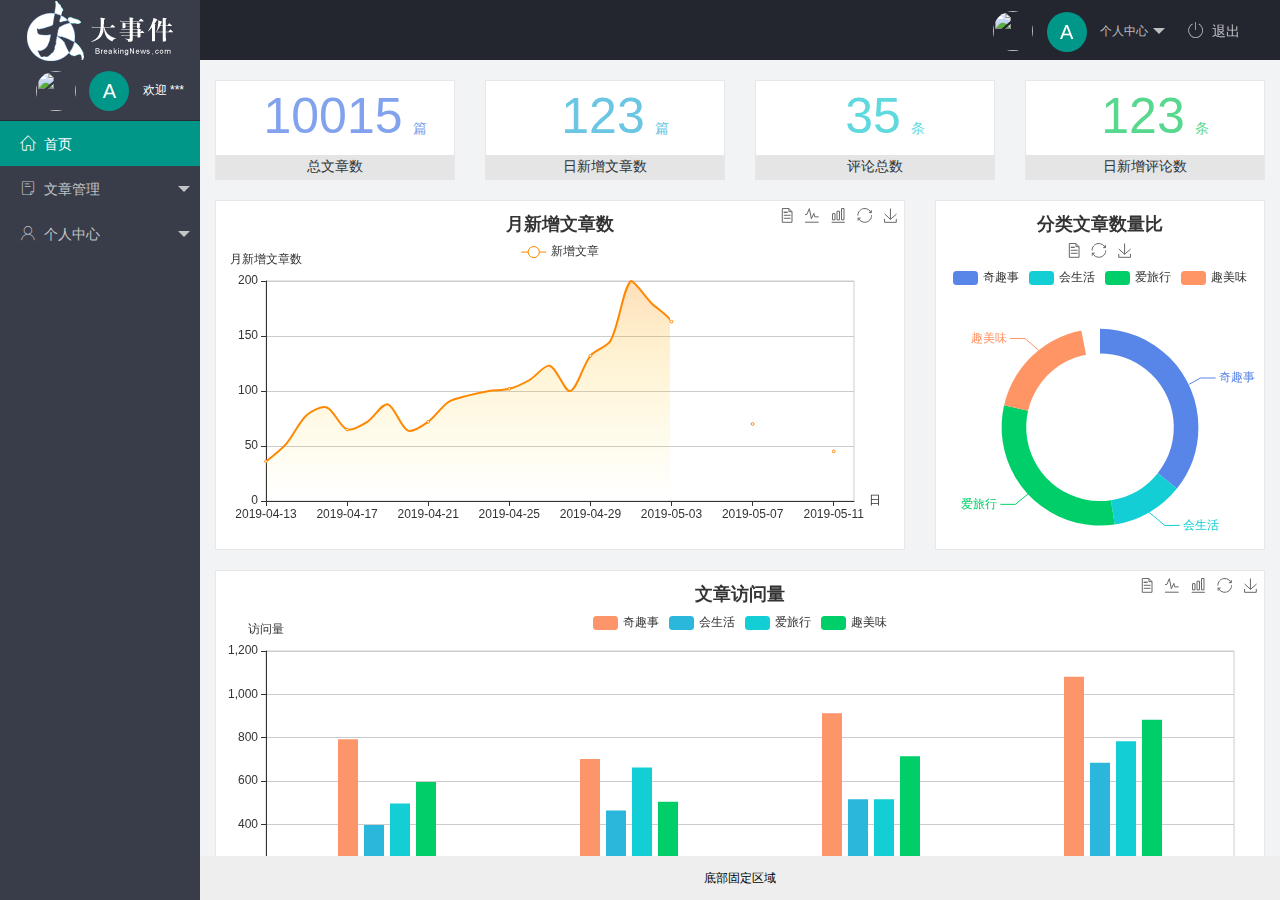
==== commit f11b98e4: "完成了用户信息模块" ====
--- a/index.html
+++ b/index.html
@@ -26,9 +26,9 @@
               个人中心
             </a>
             <dl class="layui-nav-child">
-              <dd><a href="">基本资料</a></dd>
-              <dd><a href="">更换头像</a></dd>
-              <dd><a href="">重置密码</a></dd>
+              <dd><a href="/user/user_info.html" target="fm">基本资料</a></dd>
+              <dd><a href="/user/user_avatar.html" target="fm">更换头像</a></dd>
+              <dd><a href="/user/user_pwd.html" target="fm">重置密码</a></dd>
             </dl>
           </li>
           <li class="layui-nav-item" lay-header-event="menuRight" lay-unselect>
@@ -82,17 +82,17 @@
               >
               <dl class="layui-nav-child">
                 <dd>
-                  <a href="javascript:;"
+                  <a href="/user/user_info.html" target="fm"
                     ><i class="layui-icon layui-icon-app"></i>基本资料</a
                   >
                 </dd>
                 <dd>
-                  <a href="javascript:;"
+                  <a href="/user/user_avatar.html" target="fm"
                     ><i class="layui-icon layui-icon-app"></i>更换头像</a
                   >
                 </dd>
                 <dd>
-                  <a href="javascript:;"
+                  <a href="/user/user_pwd.html" target="fm"
                     ><i class="layui-icon layui-icon-app"></i>重置密码</a
                   >
                 </dd>
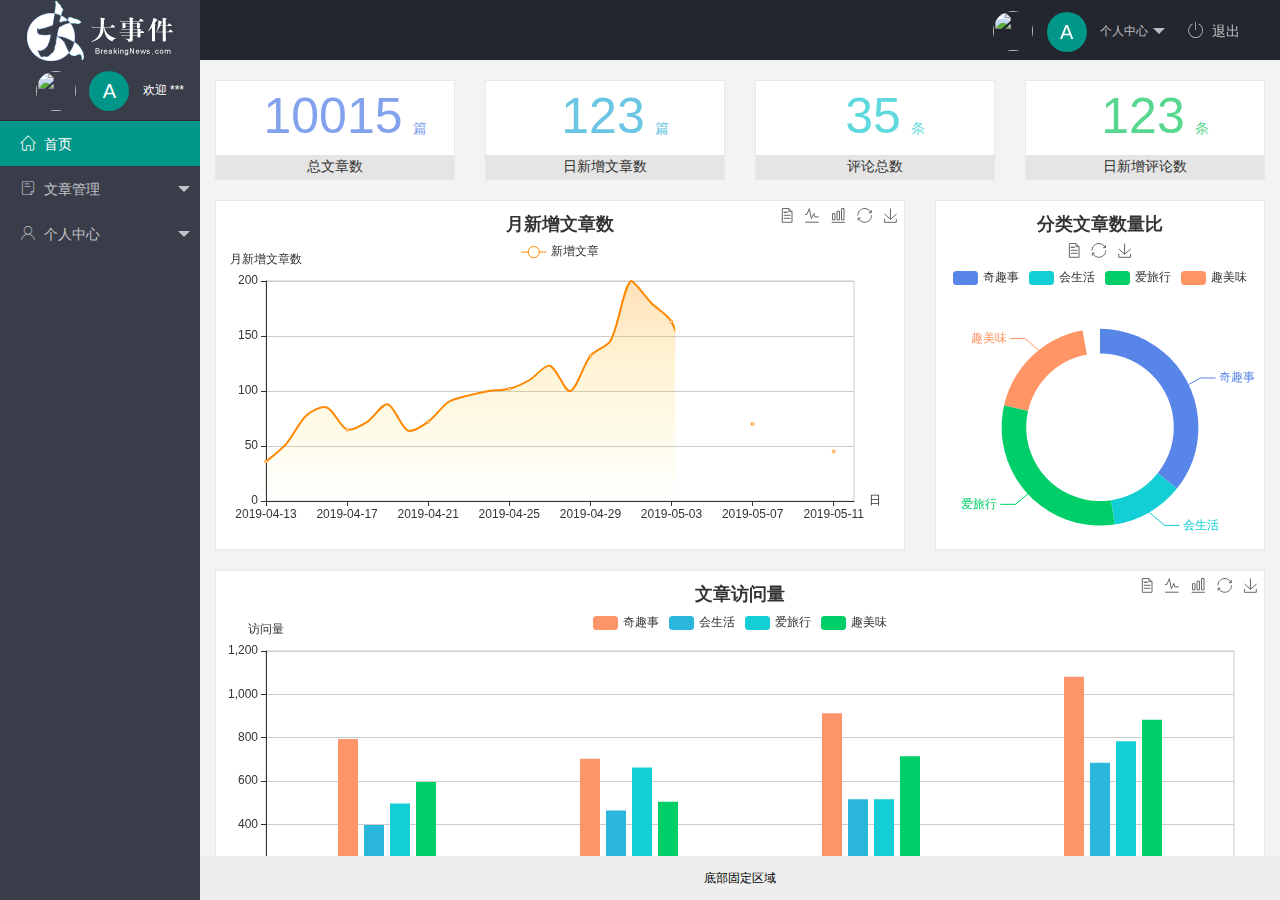
==== commit 0978216f: "完成了文章管理模块" ====
--- a/index.html
+++ b/index.html
@@ -60,17 +60,17 @@
               >
               <dl class="layui-nav-child">
                 <dd>
-                  <a href="javascript:;"
+                  <a href="/article/art_cate.html" target="fm"
                     ><i class="layui-icon layui-icon-app"></i>文章类别</a
                   >
                 </dd>
-                <dd>
-                  <a href="javascript:;"
+                <dd class="change">
+                  <a href="/article/art_list.html" target="fm"
                     ><i class="layui-icon layui-icon-app"></i>文章列表</a
                   >
                 </dd>
                 <dd>
-                  <a href="javascript:;"
+                  <a href="/article/art_pub.html" target="fm"
                     ><i class="layui-icon layui-icon-app"></i>发布文章</a
                   >
                 </dd>
